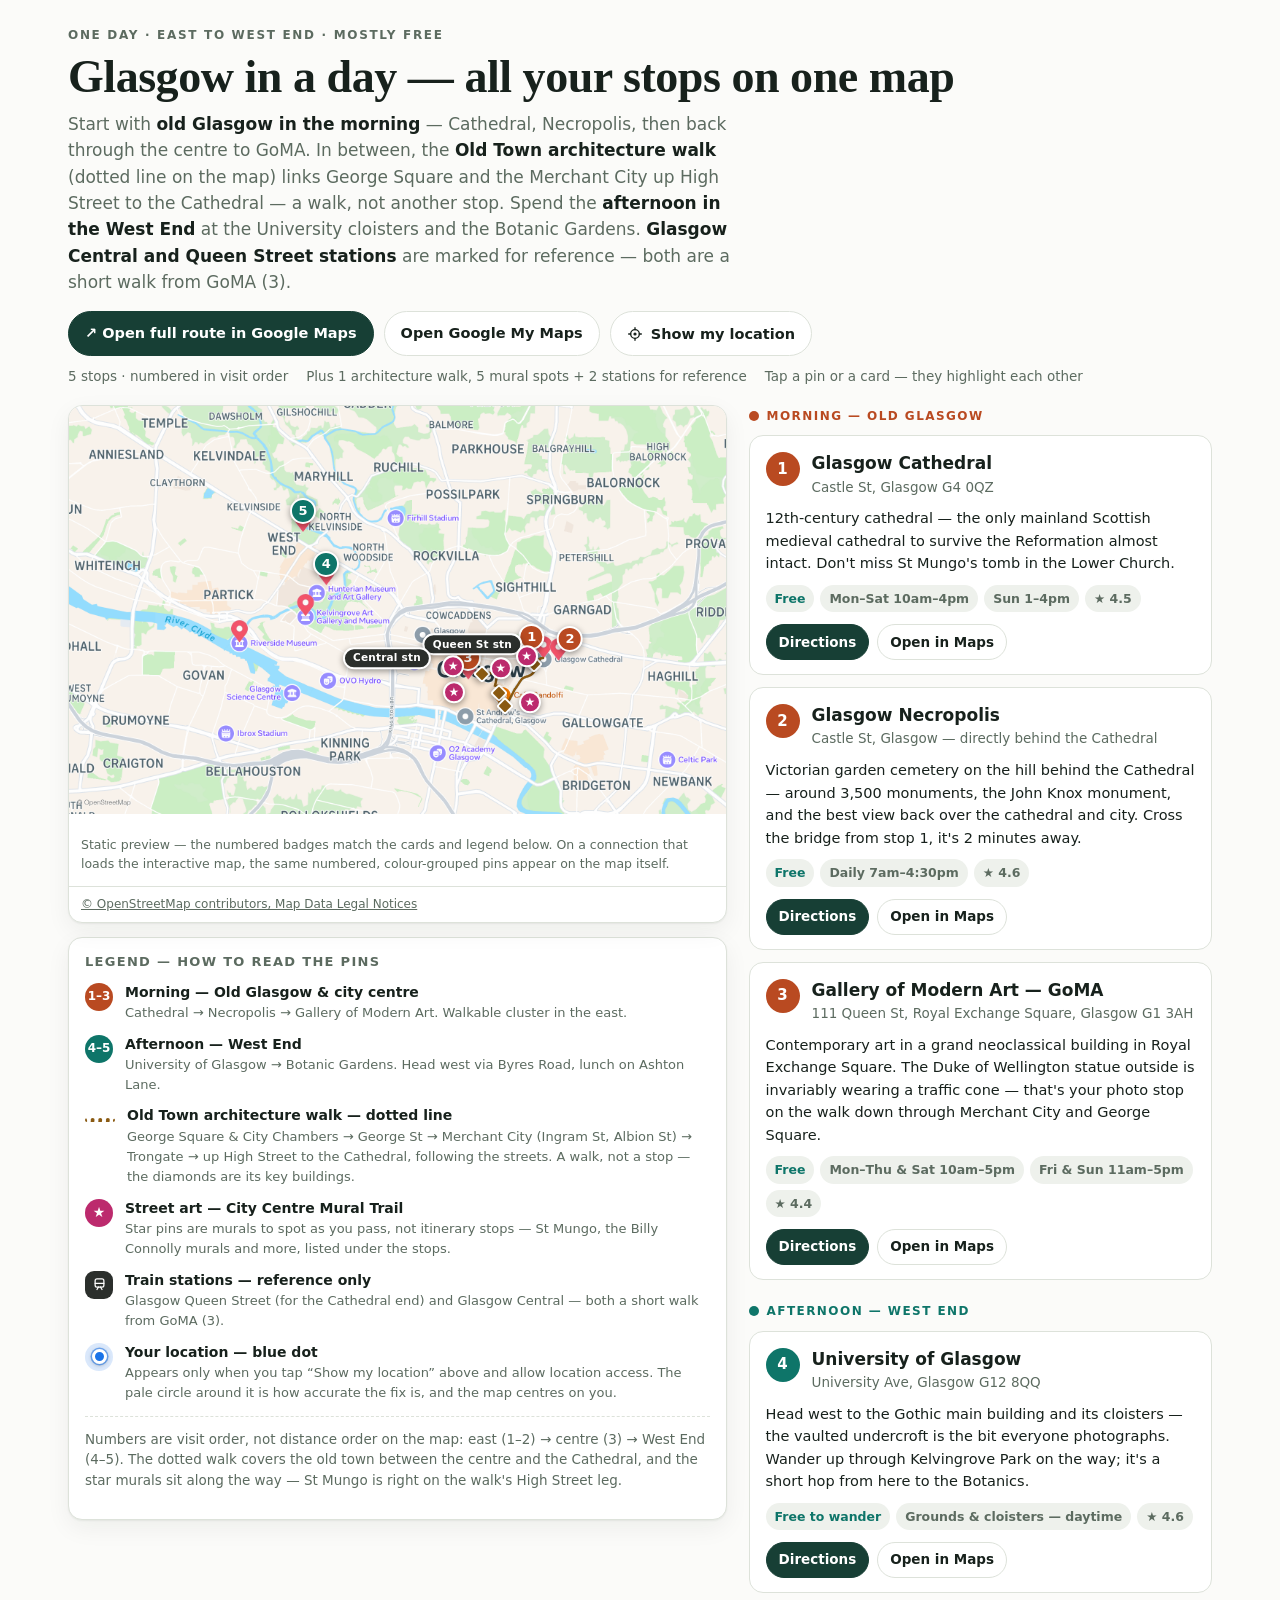
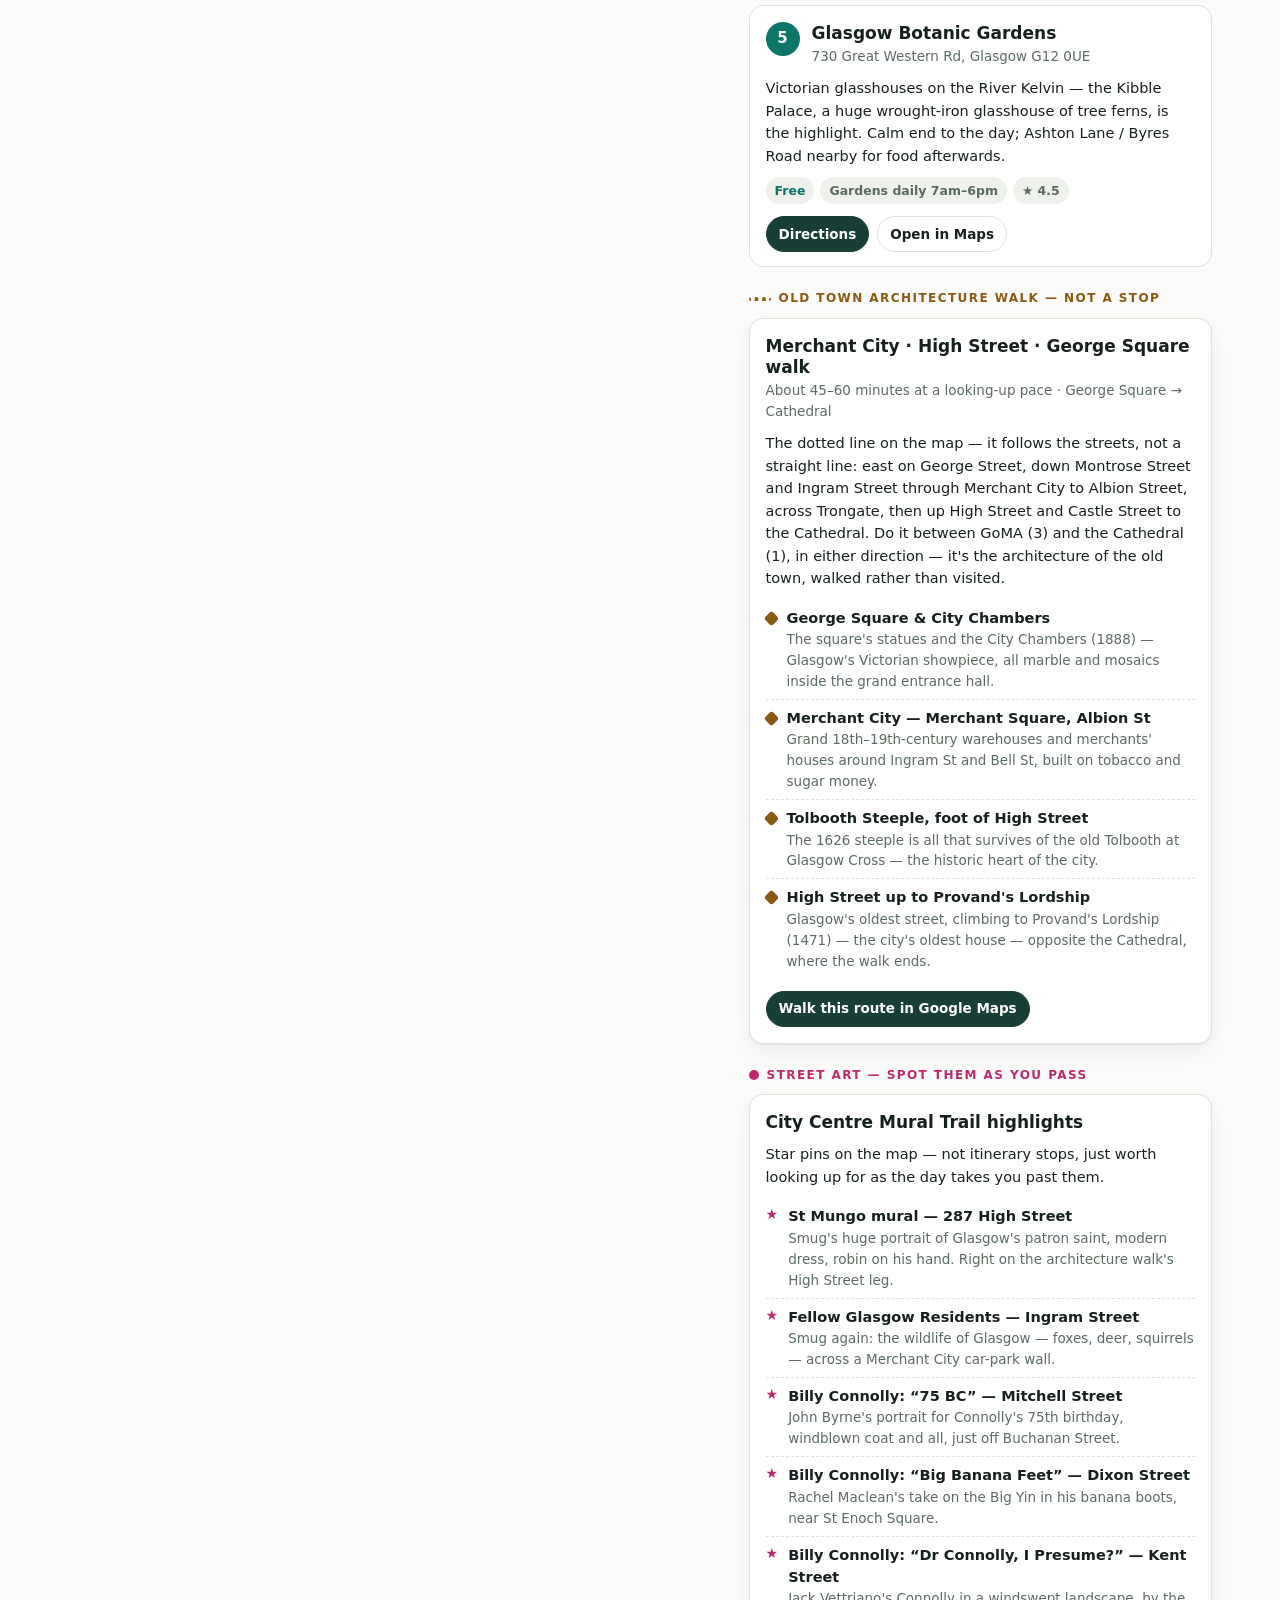
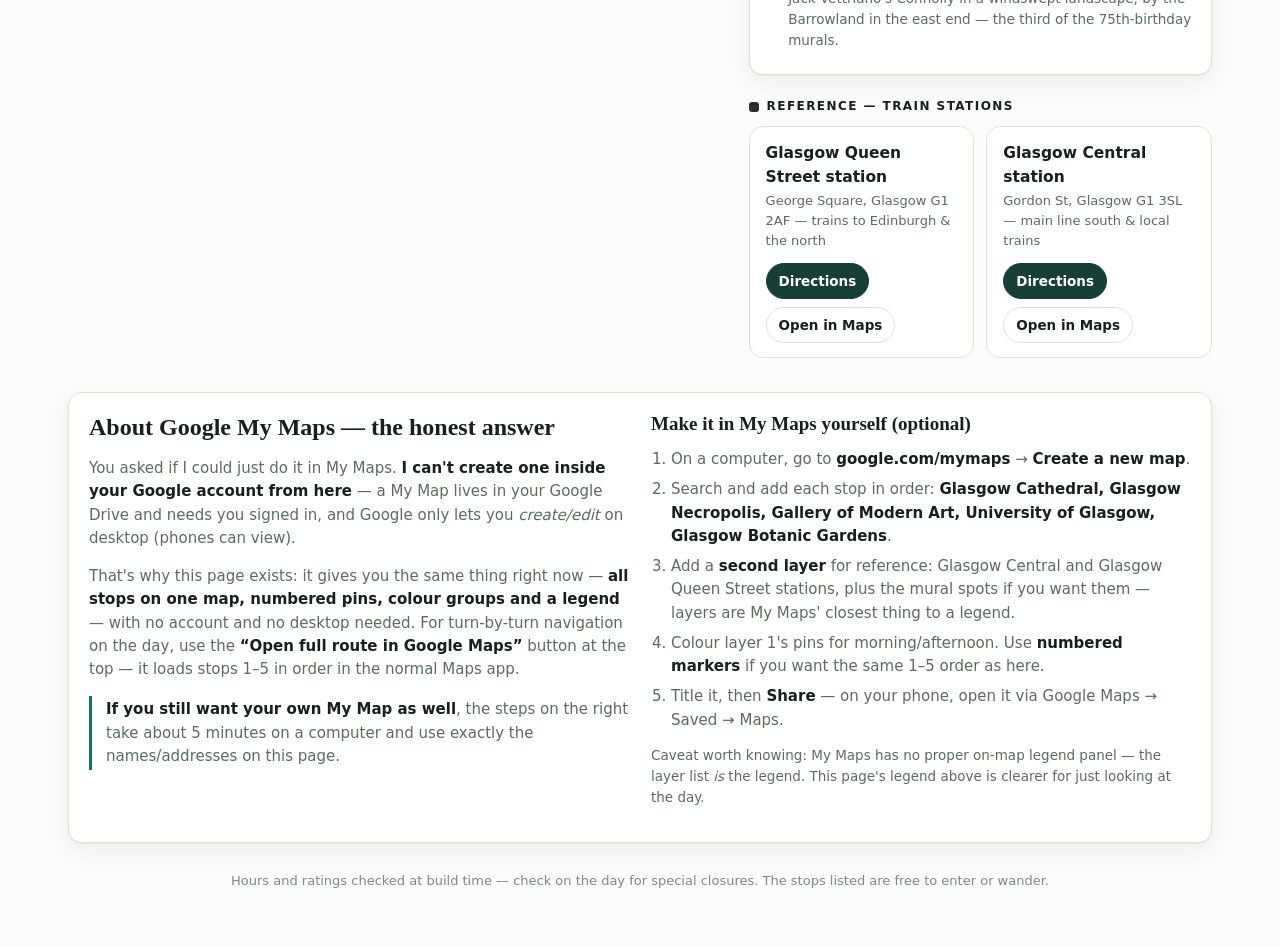
==== glasgow-day-map/index.html @ 306ca64e "Add Glasgow day map with geolocation" ====
<!doctype html>
<html lang="en">
<head>
<meta charset="utf-8" />
<meta name="viewport" content="width=device-width, initial-scale=1, viewport-fit=cover" />
<meta name="color-scheme" content="light dark" />
<link rel="icon" href="data:," />
<title>Glasgow Day Map</title>
<link rel="stylesheet" href="[data-uri]">
<style>
  :root{
    --bg:#fbfbf9; --surface:#ffffff; --surface-2:#eef1ec; --line:#dde2da;
    --ink:#17211c; --muted:#5c6b60; --faint:#7d8a80;
    --morning:#b94a21; --morning-bg:#fdf0e9;
    --afternoon:#0e7569; --afternoon-bg:#e6f4f1;
    --swap:#6b5d1f; --swap-bg:#f7f1d6; --swap-line:#a08c2a;
    --station:#2b2f2c; --station-ink:#ffffff;
    --accent:#173f35; --accent-ink:#ffffff;
    --radius:14px;
    --shadow:0 1px 2px rgba(20,30,25,.06),0 8px 24px rgba(20,30,25,.06);
  }
  @media (prefers-color-scheme: dark){
    :root{
      --bg:#121613; --surface:#1a201c; --surface-2:#222a25; --line:#2e3831;
      --ink:#edf2ee; --muted:#a7b5ab; --faint:#8a9a8f;
      --morning:#e07a4f; --morning-bg:#2e1e16;
      --afternoon:#3cb8a8; --afternoon-bg:#132a27;
      --swap:#d6c05a; --swap-bg:#2b2716; --swap-line:#8a7a2e;
      --station:#e8ece9; --station-ink:#17211c;
      --accent:#d9ebe2; --accent-ink:#14211c;
      --shadow:0 1px 2px rgba(0,0,0,.3),0 8px 24px rgba(0,0,0,.25);
    }
  }
  *{box-sizing:border-box}
  html{scroll-behavior:smooth}
  body{margin:0;background:var(--bg);color:var(--ink);font-family:ui-sans-system,system-ui,-apple-system,Segoe UI,Roboto,Helvetica,Arial,sans-serif;line-height:1.55;-webkit-font-smoothing:antialiased}
  a{color:var(--afternoon)}
  button,[role="button"]{min-height:36px}
  .wrap{max-width:1180px;margin:0 auto;padding:20px 18px 56px}
  /* Header */
  .kicker{font-size:12px;letter-spacing:.14em;text-transform:uppercase;color:var(--muted);font-weight:700;margin:6px 0 8px}
  h1{font-family:Georgia,"Iowan Old Style","Palatino Linotype",serif;font-size:clamp(32px,5vw,46px);line-height:1.05;margin:0 0 10px;font-weight:700;letter-spacing:-.01em}
  .lede{font-size:17px;color:var(--muted);max-width:62ch;margin:0 0 16px}
  .lede strong{color:var(--ink)}
  .actions{display:flex;flex-wrap:wrap;gap:10px;margin:14px 0 6px}
  .btn{display:inline-flex;align-items:center;gap:8px;min-height:44px;padding:10px 16px;border-radius:999px;border:1px solid var(--line);background:var(--surface);color:var(--ink);text-decoration:none;font-weight:650;font-size:14.5px}
  .btn.primary{background:var(--accent);color:var(--accent-ink);border-color:var(--accent)}
  .btn:active{transform:translateY(1px)}
  button.btn{font-family:inherit;cursor:pointer}
  button.btn:disabled{opacity:.6;cursor:wait}
  .locate-status{margin:12px 0 0;font-size:14.5px;padding:11px 14px;border-radius:10px;background:var(--surface);border:1px solid var(--line);max-width:68ch}
  .locate-status.ok{border-color:#1a73e8}
  .locate-status.error{border-color:#c0392b}
  @media (prefers-color-scheme: dark){.locate-status.error{border-color:#e07a6a}}
  .meta-row{display:flex;flex-wrap:wrap;gap:8px 18px;color:var(--muted);font-size:13.5px;margin-top:10px}
  /* Layout */
  .layout{display:grid;grid-template-columns:1.35fr .95fr;gap:22px;margin-top:18px;align-items:start}
  @media (max-width:860px){.layout{grid-template-columns:1fr}}
  .map-card{background:var(--surface);border:1px solid var(--line);border-radius:var(--radius);overflow:hidden;box-shadow:var(--shadow)}
  @media (min-width:861px){.map-card{position:sticky;top:14px}}
  #map{height:540px;width:100%;background:var(--surface-2)}
  @media (max-width:860px){#map{height:430px}}
  #map-fallback{display:none}
  .static-wrap{position:relative}
  .static-wrap img{width:100%;height:auto;display:block}
  .fb-badge{position:absolute;width:26px;height:26px;border-radius:50%;display:grid;place-items:center;color:#fff;font-weight:800;font-size:13px;border:2px solid #fff;box-shadow:0 2px 6px rgba(0,0,0,.4);transform:translate(-50%,-135%);pointer-events:none}
  .fb-badge.morning{background:#b94a21}.fb-badge.afternoon{background:#0e7569}
  .fb-badge.swap{background:#fff;color:#6b5d1f;border:2px dashed #a08c2a}
  .fb-badge.station{width:auto;height:22px;border-radius:999px;padding:0 8px;font-size:10.5px;letter-spacing:.02em;background:var(--station);color:var(--station-ink)}
  .fb-badge.art{width:22px;height:22px;font-size:12px;background:#bc2a6d}
  .fb-badge.walkdot{width:13px;height:13px;border-radius:3px;transform:translate(-50%,-50%) rotate(45deg);background:#8a5a12;border:2px solid #fff}
  .walk-line{position:absolute;inset:0;width:100%;height:100%;pointer-events:none}
  .fb-note{font-size:12.5px;color:var(--muted);padding:8px 12px 0}
  .attribution{font-size:12px;color:var(--muted);padding:8px 12px;border-top:1px solid var(--line)}
  .attribution a{color:var(--muted)}
  /* Legend */
  .legend{background:var(--surface);border:1px solid var(--line);border-radius:var(--radius);padding:14px 16px;box-shadow:var(--shadow)}
  .legend h2{font-size:13px;letter-spacing:.1em;text-transform:uppercase;margin:0 0 10px;color:var(--muted)}
  .legend-grid{display:grid;gap:10px}
  .legend-item{display:flex;gap:12px;align-items:flex-start}
  .swatch{flex:0 0 auto;width:28px;height:28px;border-radius:50%;display:grid;place-items:center;color:#fff;font-weight:800;font-size:12px;margin-top:1px}
  .swatch.morning{background:var(--morning)} .swatch.afternoon{background:var(--afternoon)}
  .swatch.swap{background:var(--surface);color:var(--swap);border:2px dashed var(--swap-line)}
  .swatch.art{background:#bc2a6d;font-size:14px}
  .swatch.station{background:var(--station);color:var(--station-ink);border-radius:9px}
  .swatch.station svg{display:block}
  .swatch.walk{background:transparent;width:auto;height:auto}
  .walk-swatch-line{display:block;width:30px;border-top:4px dotted #8a5a12;border-radius:2px;margin-top:12px}
  .legend-item p{margin:0;font-size:14px}
  .legend-item p span{display:block;color:var(--muted);font-size:13px}
  .route-note{margin-top:12px;padding-top:12px;border-top:1px dashed var(--line);font-size:13.5px;color:var(--muted)}
  /* Pins (rendered inside map) */
  .pin{width:32px;height:32px;border-radius:50%;display:grid;place-items:center;font-weight:800;font-size:14px;color:#fff;background:var(--accent);border:2.5px solid #fff;box-shadow:0 2px 8px rgba(0,0,0,.35);cursor:pointer}
  .pin.morning{background:#b94a21}.pin.afternoon{background:#0e7569}
  .pin.swap{background:#fff;color:#6b5d1f;border-color:#a08c2a;border-style:dashed}
  .pin.station{width:30px;height:30px;border-radius:9px;background:var(--station);color:var(--station-ink)}
  .pin.station svg{display:block}
  .pin.walk{width:15px;height:15px;border-radius:4px;background:#8a5a12;border:2.5px solid #fff;transform:rotate(45deg);cursor:pointer}
  .pin.walk.pin--on{outline:3px solid var(--ink);outline-offset:1px;transform:rotate(45deg) scale(1.2)}
  .pin.art{width:26px;height:26px;font-size:13px;background:#bc2a6d}
  .pin.pin--on{outline:3px solid var(--ink);outline-offset:1px;transform:scale(1.12)}
  .pin.station.pin--on{transform:scale(1.12)}
  /* Your-location marker (interactive map) + static fallback equivalents */
  .pin.me{width:20px;height:20px;background:#1a73e8;border:3px solid #fff;box-shadow:0 1px 6px rgba(0,0,0,.45);transform:translateY(50%);cursor:default;position:relative}
  .pin.me::after{content:"";position:absolute;inset:-3px;border-radius:50%;border:2px solid rgba(26,115,232,.55);animation:me-pulse 2s ease-out infinite}
  @keyframes me-pulse{0%{transform:scale(.7);opacity:1}70%{transform:scale(1.9);opacity:0}100%{transform:scale(1.9);opacity:0}}
  @media (prefers-reduced-motion: reduce){.pin.me::after{animation:none;opacity:0}}
  .fb-me-circle{position:absolute;border-radius:50%;background:rgba(26,115,232,.15);border:1.5px solid rgba(26,115,232,.55);transform:translate(-50%,-50%);aspect-ratio:1;pointer-events:none;z-index:3}
  .fb-me-dot{position:absolute;width:16px;height:16px;border-radius:50%;background:#1a73e8;border:3px solid #fff;box-shadow:0 1px 5px rgba(0,0,0,.45);transform:translate(-50%,-50%);pointer-events:none;z-index:4}
  .swatch.me{background:rgba(26,115,232,.16)}
  .me-dot{width:15px;height:15px;border-radius:50%;background:#1a73e8;border:3px solid #fff;box-shadow:0 0 0 1.5px rgba(26,115,232,.55),0 1px 4px rgba(0,0,0,.3);display:block}
  /* Stop list */
  .group-label{font-size:12px;letter-spacing:.12em;text-transform:uppercase;font-weight:800;margin:22px 0 10px;display:flex;align-items:center;gap:8px}
  .group-label:first-child{margin-top:2px}
  .group-label .dot{width:10px;height:10px;border-radius:50%}
  .group-label.morning{color:var(--morning)} .group-label.morning .dot{background:var(--morning)}
  .group-label.afternoon{color:var(--afternoon)} .group-label.afternoon .dot{background:var(--afternoon)}
  .group-label.swap{color:var(--swap)} .group-label.swap .dot{background:transparent;border:2px dashed var(--swap-line)}
  .stop{background:var(--surface);border:1px solid var(--line);border-radius:var(--radius);padding:16px 16px 14px;margin-bottom:12px;cursor:pointer;transition:border-color .15s, box-shadow .15s}
  .stop:hover{border-color:var(--faint)}
  .stop.map-selected{border-color:var(--ink);box-shadow:0 0 0 1px var(--ink), var(--shadow)}
  .stop-top{display:flex;gap:12px;align-items:flex-start}
  .num{flex:0 0 auto;width:34px;height:34px;border-radius:50%;display:grid;place-items:center;color:#fff;font-weight:800;font-size:15px}
  .num.morning{background:var(--morning)} .num.afternoon{background:var(--afternoon)}
  .num.swap{background:var(--surface);color:var(--swap);border:2px dashed var(--swap-line)}
  .stop h3{margin:1px 0 2px;font-size:17px;line-height:1.25}
  .addr{font-size:13.5px;color:var(--muted);margin:0}
  .desc{font-size:14.5px;margin:10px 0 0;color:var(--ink)}
  .facts{display:flex;flex-wrap:wrap;gap:6px;margin-top:10px}
  .fact{font-size:12.5px;font-weight:600;padding:4px 9px;border-radius:999px;background:var(--surface-2);color:var(--muted)}
  .fact.free{color:var(--afternoon)}
  .stop-links{display:flex;flex-wrap:wrap;gap:8px;margin-top:12px}
  .stop-links a{display:inline-flex;align-items:center;min-height:36px;padding:6px 12px;border-radius:999px;border:1px solid var(--line);font-size:13.5px;font-weight:650;text-decoration:none;color:var(--ink);background:var(--surface)}
  .stop-links a.dir{background:var(--accent);color:var(--accent-ink);border-color:var(--accent)}
  /* Walk card + station reference */
  .group-label.walk{color:#8a5a12} .group-label.walk .dot{background:transparent;border:none;width:22px;height:0;border-top:4px dotted #8a5a12;border-radius:2px}
  .group-label.station{color:var(--ink)} .group-label.station .dot{background:var(--station);border-radius:3px}
  .group-label.art{color:#bc2a6d} .group-label.art .dot{background:#bc2a6d}
  .art-card{background:var(--surface);border:1px solid var(--line);border-radius:var(--radius);padding:16px;margin-bottom:12px;box-shadow:var(--shadow)}
  .art-card h3{margin:1px 0 2px;font-size:17px;line-height:1.25}
  .art-list{margin:10px 0 0;padding:0;list-style:none}
  .art-list li{display:flex;gap:10px;padding:7px 0;border-top:1px dashed var(--line);font-size:14.5px}
  .art-list li:first-child{border-top:none}
  .art-list .star{flex:0 0 auto;color:#bc2a6d;font-size:14px;line-height:1.4}
  .art-list p{margin:0}.art-list p span{display:block;color:var(--muted);font-size:13.5px}
  .walk-card{background:var(--surface);border:1px solid var(--line);border-radius:var(--radius);padding:16px;margin-bottom:12px;box-shadow:var(--shadow)}
  .walk-card h3{margin:1px 0 2px;font-size:17px;line-height:1.25}
  .walk-stops{margin:10px 0 0;padding:0;list-style:none}
  .walk-stops li{display:flex;gap:10px;padding:7px 0;border-top:1px dashed var(--line);font-size:14.5px}
  .walk-stops li:first-child{border-top:none}
  .walk-stops .diamond{flex:0 0 auto;width:11px;height:11px;border-radius:3px;background:#8a5a12;transform:rotate(45deg);margin-top:6px}
  .walk-stops p{margin:0}.walk-stops p span{display:block;color:var(--muted);font-size:13.5px}
  .ref-grid{display:grid;grid-template-columns:1fr 1fr;gap:12px}
  @media (max-width:560px){.ref-grid{grid-template-columns:1fr}}
  .ref-card{background:var(--surface);border:1px solid var(--line);border-radius:var(--radius);padding:14px 16px}
  .ref-card h3{margin:0 0 2px;font-size:15.5px}
  .ref-card .addr{font-size:13px}
  /* Lower sections */
  .section{margin-top:34px;background:var(--surface);border:1px solid var(--line);border-radius:var(--radius);padding:20px;box-shadow:var(--shadow)}
  .section h2{font-family:Georgia,serif;font-size:24px;margin:0 0 8px;line-height:1.2}
  .section p{color:var(--muted);font-size:15px;max-width:68ch}
  .section p strong,.section li strong{color:var(--ink)}
  .steps{margin:12px 0 0;padding-left:20px;color:var(--muted);font-size:15px}
  .steps li{margin-bottom:7px}
  .two-col{display:grid;grid-template-columns:1fr 1fr;gap:22px}
  @media (max-width:760px){.two-col{grid-template-columns:1fr}}
  .tip{border-left:3px solid var(--afternoon);padding:2px 0 2px 14px;margin-top:14px}
  .tip p{margin:0}
  footer{margin-top:28px;color:var(--faint);font-size:13px;text-align:center}
</style>
</head>
<body>
<div class="wrap">
  <p class="kicker">One day · East to West End · Mostly free</p>
  <h1>Glasgow in a day — all your stops on one map</h1>
  <p class="lede">Start with <strong>old Glasgow in the morning</strong> — Cathedral, Necropolis, then back through the centre to GoMA. In between, the <strong>Old Town architecture walk</strong> (dotted line on the map) links George Square and the Merchant City up High Street to the Cathedral — a walk, not another stop. Spend the <strong>afternoon in the West End</strong> at the University cloisters and the Botanic Gardens. <strong>Glasgow Central and Queen Street stations</strong> are marked for reference — both are a short walk from GoMA (3).</p>
  <div class="actions">
    <a class="btn primary" id="route-link" href="#" target="_blank" rel="noopener">↗ Open full route in Google Maps</a>
    <a class="btn" href="https://www.google.com/mymaps" target="_blank" rel="noopener">Open Google My Maps</a>
    <button class="btn" id="locate-btn" type="button"><svg viewBox="0 0 24 24" width="16" height="16" fill="none" stroke="currentColor" stroke-width="2" stroke-linecap="round" aria-hidden="true"><circle cx="12" cy="12" r="6.5"/><circle cx="12" cy="12" r="2.4" fill="currentColor" stroke="none"/><path d="M12 2.5v3M12 18.5v3M2.5 12h3M18.5 12h3"/></svg><span id="locate-btn-label">Show my location</span></button>
  </div>
  <p class="locate-status" id="locate-status" role="status" aria-live="polite" hidden></p>
  <div class="meta-row"><span>5 stops · numbered in visit order</span><span>Plus 1 architecture walk, 5 mural spots + 2 stations for reference</span><span>Tap a pin or a card — they highlight each other</span></div>

  <div class="layout">
    <div>
      <div class="map-card">
        <div id="map" role="img" aria-label="Map of Glasgow showing five numbered stops from Glasgow Cathedral in the east to the Botanic Gardens in the West End, an Old Town architecture walk route, and Glasgow Central and Queen Street stations for reference"></div>
        <div id="map-fallback">
          <div class="static-wrap">
            <img src="[data-uri]" width="900" height="560" alt="Static map of central Glasgow with markers for Glasgow Cathedral, Glasgow Necropolis, Gallery of Modern Art, University of Glasgow and Glasgow Botanic Gardens, the Old Town architecture walk, and Glasgow Central and Queen Street stations" />
            <svg class="walk-line" viewBox="0 0 100 100" preserveAspectRatio="none" aria-hidden="true"><polyline points="62.92,65.76 63.51,65.15 63.97,65.31 64.45,65.46 64.53,65.48 64.76,65.56 65.05,65.67 65.10,65.69 65.13,65.69 65.24,65.74 65.22,65.91 65.10,66.80 65.06,67.13 65.03,67.39 64.98,67.82 64.90,68.34 64.89,68.43 65.15,68.49 65.29,68.52 65.42,68.56 65.31,69.28 65.21,69.88 65.17,70.12 65.16,70.19 65.21,70.23 65.47,70.34 65.53,70.38 65.73,70.47 65.93,70.62 66.00,70.67 65.86,71.34 65.49,73.06 65.47,73.16 65.45,73.23 65.44,73.27 65.55,73.29 65.61,73.32 65.74,73.38 65.82,73.44 65.85,73.45 66.21,73.62 66.31,73.66 66.32,73.62 66.33,73.53 66.35,73.47 66.36,73.45 66.37,73.44 66.39,73.40 66.42,73.36 66.44,73.36 66.46,73.34 66.48,73.34 66.50,73.32 66.58,73.21 66.66,72.97 66.83,72.51 66.98,72.14 67.07,71.90 67.29,71.21 67.42,70.82 67.80,69.65 67.82,69.56 67.88,69.39 67.96,69.19 67.99,69.13 68.10,68.89 68.28,68.47 68.43,68.10 68.53,67.85 68.63,67.60 68.76,67.28 68.77,67.24 68.79,67.21 68.83,67.13 68.86,67.04 68.88,67.00 68.92,66.93 68.95,66.87 69.00,66.80 69.07,66.72 69.11,66.69 69.17,66.61 69.23,66.56 69.30,66.50 69.40,66.41 69.49,66.35 69.59,66.30 69.67,66.24 69.88,66.15 69.92,66.13 69.98,66.09 70.05,66.06 70.10,66.00 70.17,65.96 70.22,65.91 70.28,65.87 70.33,65.82 70.39,65.76 70.44,65.69 70.50,65.63 70.54,65.56 70.59,65.50 70.63,65.43 70.68,65.35 70.73,65.24 70.76,65.17 70.80,65.07 70.83,65.00 70.90,64.78 70.93,64.59 70.95,64.48 70.96,64.35 70.97,64.26 70.97,64.17 70.97,64.04 70.97,63.94 70.96,63.74 70.96,63.70 70.94,63.52 70.93,63.33 70.92,63.28 70.92,63.24 70.92,63.16 70.90,62.87 70.87,62.53 70.86,62.35 70.85,62.16 70.93,62.18 70.95,62.18 71.00,62.20 71.02,62.20 71.04,62.20 71.22,62.16 71.31,62.14 71.36,62.13 71.62,62.07 71.65,62.05 71.71,62.03 71.74,62.01 71.76,62.00 71.76,61.98 71.77,61.96 71.78,61.90 71.79,61.81 72.17,61.66 72.20,61.66" fill="none" stroke="#8a5a12" stroke-width="0.7" stroke-dasharray="1.6 1.1" stroke-linecap="round" vector-effect="non-scaling-stroke" style="stroke-width:2.5px"/></svg>
            <span class="fb-badge morning" style="left:72.27%;top:62.10%;transform:translate(-95%,-135%)">1</span>
            <span class="fb-badge morning" style="left:74.52%;top:62.59%;transform:translate(-5%,-135%)">2</span>
            <span class="fb-badge morning" style="left:60.78%;top:67.25%">3</span>
            <span class="fb-badge afternoon" style="left:39.17%;top:44.15%">4</span>
            <span class="fb-badge afternoon" style="left:35.65%;top:31.08%">5</span>
            <span class="fb-badge station" style="left:61.44%;top:63.07%">Queen St stn</span>
            <span class="fb-badge station" style="left:57.13%;top:66.30%;transform:translate(-115%,-135%)">Central stn</span>
            <span class="fb-badge walkdot" style="left:62.92%;top:65.76%"></span>
            <span class="fb-badge walkdot" style="left:65.52%;top:70.41%"></span>
            <span class="fb-badge walkdot" style="left:66.41%;top:73.51%"></span>
            <span class="fb-badge walkdot" style="left:70.76%;top:63.26%"></span>
            <span class="fb-badge art" style="left:69.71%;top:66.00%">★</span>
            <span class="fb-badge art" style="left:58.64%;top:74.65%">★</span>
            <span class="fb-badge art" style="left:58.52%;top:68.45%">★</span>
            <span class="fb-badge art" style="left:65.73%;top:68.82%">★</span>
            <span class="fb-badge art" style="left:70.18%;top:77.24%">★</span>
          </div>
          <p class="fb-note">Static preview — the numbered badges match the cards and legend below. On a connection that loads the interactive map, the same numbered, colour-grouped pins appear on the map itself.</p>
          <div class="attribution"><a href="https://www.facebook.com/maps/attribution_terms" target="_blank" rel="noopener">© OpenStreetMap contributors, Map Data Legal Notices</a></div>
        </div>
      </div>
      <div class="legend" style="margin-top:14px" aria-label="Map legend">
        <h2>Legend — how to read the pins</h2>
        <div class="legend-grid">
          <div class="legend-item"><div class="swatch morning">1–3</div><p><strong>Morning — Old Glasgow &amp; city centre</strong><span>Cathedral → Necropolis → Gallery of Modern Art. Walkable cluster in the east.</span></p></div>
          <div class="legend-item"><div class="swatch afternoon">4–5</div><p><strong>Afternoon — West End</strong><span>University of Glasgow → Botanic Gardens. Head west via Byres Road, lunch on Ashton Lane.</span></p></div>
          <div class="legend-item"><div class="swatch walk"><span class="walk-swatch-line"></span></div><p><strong>Old Town architecture walk — dotted line</strong><span>George Square &amp; City Chambers → George St → Merchant City (Ingram St, Albion St) → Trongate → up High Street to the Cathedral, following the streets. A walk, not a stop — the diamonds are its key buildings.</span></p></div>
          <div class="legend-item"><div class="swatch art">★</div><p><strong>Street art — City Centre Mural Trail</strong><span>Star pins are murals to spot as you pass, not itinerary stops — St Mungo, the Billy Connolly murals and more, listed under the stops.</span></p></div>
          <div class="legend-item"><div class="swatch station"><svg viewBox="0 0 24 24" width="15" height="15" fill="none" stroke="currentColor" stroke-width="2" stroke-linecap="round"><rect x="5" y="3" width="14" height="13" rx="3"/><path d="M5 10h14"/><path d="M8 20l2.5-4M16 20l-2.5-4"/></svg></div><p><strong>Train stations — reference only</strong><span>Glasgow Queen Street (for the Cathedral end) and Glasgow Central — both a short walk from GoMA (3).</span></p></div>
          <div class="legend-item"><div class="swatch me"><span class="me-dot"></span></div><p><strong>Your location — blue dot</strong><span>Appears only when you tap “Show my location” above and allow location access. The pale circle around it is how accurate the fix is, and the map centres on you.</span></p></div>
        </div>
        <p class="route-note">Numbers are visit order, not distance order on the map: east (1–2) → centre (3) → West End (4–5). The dotted walk covers the old town between the centre and the Cathedral, and the star murals sit along the way — St Mungo is right on the walk's High Street leg.</p>
      </div>
    </div>

    <div id="stop-list">
      <p class="group-label morning"><span class="dot"></span> Morning — Old Glasgow</p>

      <article class="stop" data-index="0" tabindex="0">
        <div class="stop-top"><div class="num morning">1</div><div><h3>Glasgow Cathedral</h3><p class="addr">Castle St, Glasgow G4 0QZ</p></div></div>
        <p class="desc">12th-century cathedral — the only mainland Scottish medieval cathedral to survive the Reformation almost intact. Don't miss St Mungo's tomb in the Lower Church.</p>
        <div class="facts"><span class="fact free">Free</span><span class="fact">Mon–Sat 10am–4pm</span><span class="fact">Sun 1–4pm</span><span class="fact">★ 4.5</span></div>
        <div class="stop-links"><a class="dir" data-dir="0" href="#" target="_blank" rel="noopener">Directions</a><a data-open="0" href="#" target="_blank" rel="noopener">Open in Maps</a></div>
      </article>

      <article class="stop" data-index="1" tabindex="0">
        <div class="stop-top"><div class="num morning">2</div><div><h3>Glasgow Necropolis</h3><p class="addr">Castle St, Glasgow — directly behind the Cathedral</p></div></div>
        <p class="desc">Victorian garden cemetery on the hill behind the Cathedral — around 3,500 monuments, the John Knox monument, and the best view back over the cathedral and city. Cross the bridge from stop 1, it's 2 minutes away.</p>
        <div class="facts"><span class="fact free">Free</span><span class="fact">Daily 7am–4:30pm</span><span class="fact">★ 4.6</span></div>
        <div class="stop-links"><a class="dir" data-dir="1" href="#" target="_blank" rel="noopener">Directions</a><a data-open="1" href="#" target="_blank" rel="noopener">Open in Maps</a></div>
      </article>

      <article class="stop" data-index="2" tabindex="0">
        <div class="stop-top"><div class="num morning">3</div><div><h3>Gallery of Modern Art — GoMA</h3><p class="addr">111 Queen St, Royal Exchange Square, Glasgow G1 3AH</p></div></div>
        <p class="desc">Contemporary art in a grand neoclassical building in Royal Exchange Square. The Duke of Wellington statue outside is invariably wearing a traffic cone — that's your photo stop on the walk down through Merchant City and George Square.</p>
        <div class="facts"><span class="fact free">Free</span><span class="fact">Mon–Thu &amp; Sat 10am–5pm</span><span class="fact">Fri &amp; Sun 11am–5pm</span><span class="fact">★ 4.4</span></div>
        <div class="stop-links"><a class="dir" data-dir="2" href="#" target="_blank" rel="noopener">Directions</a><a data-open="2" href="#" target="_blank" rel="noopener">Open in Maps</a></div>
      </article>

      <p class="group-label afternoon"><span class="dot"></span> Afternoon — West End</p>

      <article class="stop" data-index="3" tabindex="0">
        <div class="stop-top"><div class="num afternoon">4</div><div><h3>University of Glasgow</h3><p class="addr">University Ave, Glasgow G12 8QQ</p></div></div>
        <p class="desc">Head west to the Gothic main building and its cloisters — the vaulted undercroft is the bit everyone photographs. Wander up through Kelvingrove Park on the way; it's a short hop from here to the Botanics.</p>
        <div class="facts"><span class="fact free">Free to wander</span><span class="fact">Grounds &amp; cloisters — daytime</span><span class="fact">★ 4.6</span></div>
        <div class="stop-links"><a class="dir" data-dir="3" href="#" target="_blank" rel="noopener">Directions</a><a data-open="3" href="#" target="_blank" rel="noopener">Open in Maps</a></div>
      </article>

      <article class="stop" data-index="4" tabindex="0">
        <div class="stop-top"><div class="num afternoon">5</div><div><h3>Glasgow Botanic Gardens</h3><p class="addr">730 Great Western Rd, Glasgow G12 0UE</p></div></div>
        <p class="desc">Victorian glasshouses on the River Kelvin — the Kibble Palace, a huge wrought-iron glasshouse of tree ferns, is the highlight. Calm end to the day; Ashton Lane / Byres Road nearby for food afterwards.</p>
        <div class="facts"><span class="fact free">Free</span><span class="fact">Gardens daily 7am–6pm</span><span class="fact">★ 4.5</span></div>
        <div class="stop-links"><a class="dir" data-dir="4" href="#" target="_blank" rel="noopener">Directions</a><a data-open="4" href="#" target="_blank" rel="noopener">Open in Maps</a></div>
      </article>

      <p class="group-label walk"><span class="dot"></span> Old Town architecture walk — not a stop</p>

      <div class="walk-card">
        <h3>Merchant City · High Street · George Square walk</h3>
        <p class="addr">About 45–60 minutes at a looking-up pace · George Square → Cathedral</p>
        <p class="desc">The dotted line on the map — it follows the streets, not a straight line: east on George Street, down Montrose Street and Ingram Street through Merchant City to Albion Street, across Trongate, then up High Street and Castle Street to the Cathedral. Do it between GoMA (3) and the Cathedral (1), in either direction — it's the architecture of the old town, walked rather than visited.</p>
        <ul class="walk-stops">
          <li><span class="diamond"></span><p><strong>George Square &amp; City Chambers</strong><span>The square's statues and the City Chambers (1888) — Glasgow's Victorian showpiece, all marble and mosaics inside the grand entrance hall.</span></p></li>
          <li><span class="diamond"></span><p><strong>Merchant City — Merchant Square, Albion St</strong><span>Grand 18th–19th-century warehouses and merchants' houses around Ingram St and Bell St, built on tobacco and sugar money.</span></p></li>
          <li><span class="diamond"></span><p><strong>Tolbooth Steeple, foot of High Street</strong><span>The 1626 steeple is all that survives of the old Tolbooth at Glasgow Cross — the historic heart of the city.</span></p></li>
          <li><span class="diamond"></span><p><strong>High Street up to Provand's Lordship</strong><span>Glasgow's oldest street, climbing to Provand's Lordship (1471) — the city's oldest house — opposite the Cathedral, where the walk ends.</span></p></li>
        </ul>
        <div class="stop-links"><a class="dir" href="https://www.google.com/maps/dir/?api=1&amp;origin=Glasgow+City+Chambers,+George+Square,+Glasgow&amp;destination=Glasgow+Cathedral,+Castle+St,+Glasgow&amp;waypoints=Merchant+Square,+Albion+St,+Glasgow|Tolbooth+Steeple,+High+Street,+Glasgow|Provand's+Lordship,+Castle+St,+Glasgow&amp;travelmode=walking" target="_blank" rel="noopener">Walk this route in Google Maps</a></div>
      </div>

      <p class="group-label art"><span class="dot"></span> Street art — spot them as you pass</p>

      <div class="art-card">
        <h3>City Centre Mural Trail highlights</h3>
        <p class="desc">Star pins on the map — not itinerary stops, just worth looking up for as the day takes you past them.</p>
        <ul class="art-list">
          <li><span class="star">★</span><p><strong>St Mungo mural — 287 High Street</strong><span>Smug's huge portrait of Glasgow's patron saint, modern dress, robin on his hand. Right on the architecture walk's High Street leg.</span></p></li>
          <li><span class="star">★</span><p><strong>Fellow Glasgow Residents — Ingram Street</strong><span>Smug again: the wildlife of Glasgow — foxes, deer, squirrels — across a Merchant City car-park wall.</span></p></li>
          <li><span class="star">★</span><p><strong>Billy Connolly: “75 BC” — Mitchell Street</strong><span>John Byrne's portrait for Connolly's 75th birthday, windblown coat and all, just off Buchanan Street.</span></p></li>
          <li><span class="star">★</span><p><strong>Billy Connolly: “Big Banana Feet” — Dixon Street</strong><span>Rachel Maclean's take on the Big Yin in his banana boots, near St Enoch Square.</span></p></li>
          <li><span class="star">★</span><p><strong>Billy Connolly: “Dr Connolly, I Presume?” — Kent Street</strong><span>Jack Vettriano's Connolly in a windswept landscape, by the Barrowland in the east end — the third of the 75th-birthday murals.</span></p></li>
        </ul>
      </div>

      <p class="group-label station"><span class="dot"></span> Reference — train stations</p>

      <div class="ref-grid">
        <div class="ref-card">
          <h3>Glasgow Queen Street station</h3>
          <p class="addr">George Square, Glasgow G1 2AF — trains to Edinburgh &amp; the north</p>
          <div class="stop-links"><a class="dir" data-dir="5" href="#" target="_blank" rel="noopener">Directions</a><a data-open="5" href="#" target="_blank" rel="noopener">Open in Maps</a></div>
        </div>
        <div class="ref-card">
          <h3>Glasgow Central station</h3>
          <p class="addr">Gordon St, Glasgow G1 3SL — main line south &amp; local trains</p>
          <div class="stop-links"><a class="dir" data-dir="6" href="#" target="_blank" rel="noopener">Directions</a><a data-open="6" href="#" target="_blank" rel="noopener">Open in Maps</a></div>
        </div>
      </div>
    </div>
  </div>

  <div class="section">
    <div class="two-col">
      <div>
        <h2>About Google My Maps — the honest answer</h2>
        <p>You asked if I could just do it in My Maps. <strong>I can't create one inside your Google account from here</strong> — a My Map lives in your Google Drive and needs you signed in, and Google only lets you <em>create/edit</em> on desktop (phones can view).</p>
        <p>That's why this page exists: it gives you the same thing right now — <strong>all stops on one map, numbered pins, colour groups and a legend</strong> — with no account and no desktop needed. For turn-by-turn navigation on the day, use the <strong>“Open full route in Google Maps”</strong> button at the top — it loads stops 1–5 in order in the normal Maps app.</p>
        <div class="tip"><p><strong>If you still want your own My Map as well</strong>, the steps on the right take about 5 minutes on a computer and use exactly the names/addresses on this page.</p></div>
      </div>
      <div>
        <h2 style="font-size:19px">Make it in My Maps yourself (optional)</h2>
        <ol class="steps">
          <li>On a computer, go to <strong>google.com/mymaps</strong> → <strong>Create a new map</strong>.</li>
          <li>Search and add each stop in order: <strong>Glasgow Cathedral, Glasgow Necropolis, Gallery of Modern Art, University of Glasgow, Glasgow Botanic Gardens</strong>.</li>
          <li>Add a <strong>second layer</strong> for reference: Glasgow Central and Glasgow Queen Street stations, plus the mural spots if you want them — layers are My Maps' closest thing to a legend.</li>
          <li>Colour layer 1's pins for morning/afternoon. Use <strong>numbered markers</strong> if you want the same 1–5 order as here.</li>
          <li>Title it, then <strong>Share</strong> — on your phone, open it via Google Maps → Saved → Maps.</li>
        </ol>
        <p style="font-size:13.5px">Caveat worth knowing: My Maps has no proper on-map legend panel — the layer list <em>is</em> the legend. This page's legend above is clearer for just looking at the day.</p>
      </div>
    </div>
  </div>

  <footer>Hours and ratings checked at build time — check on the day for special closures. The stops listed are free to enter or wander.</footer>
</div>

<script src="[data-uri]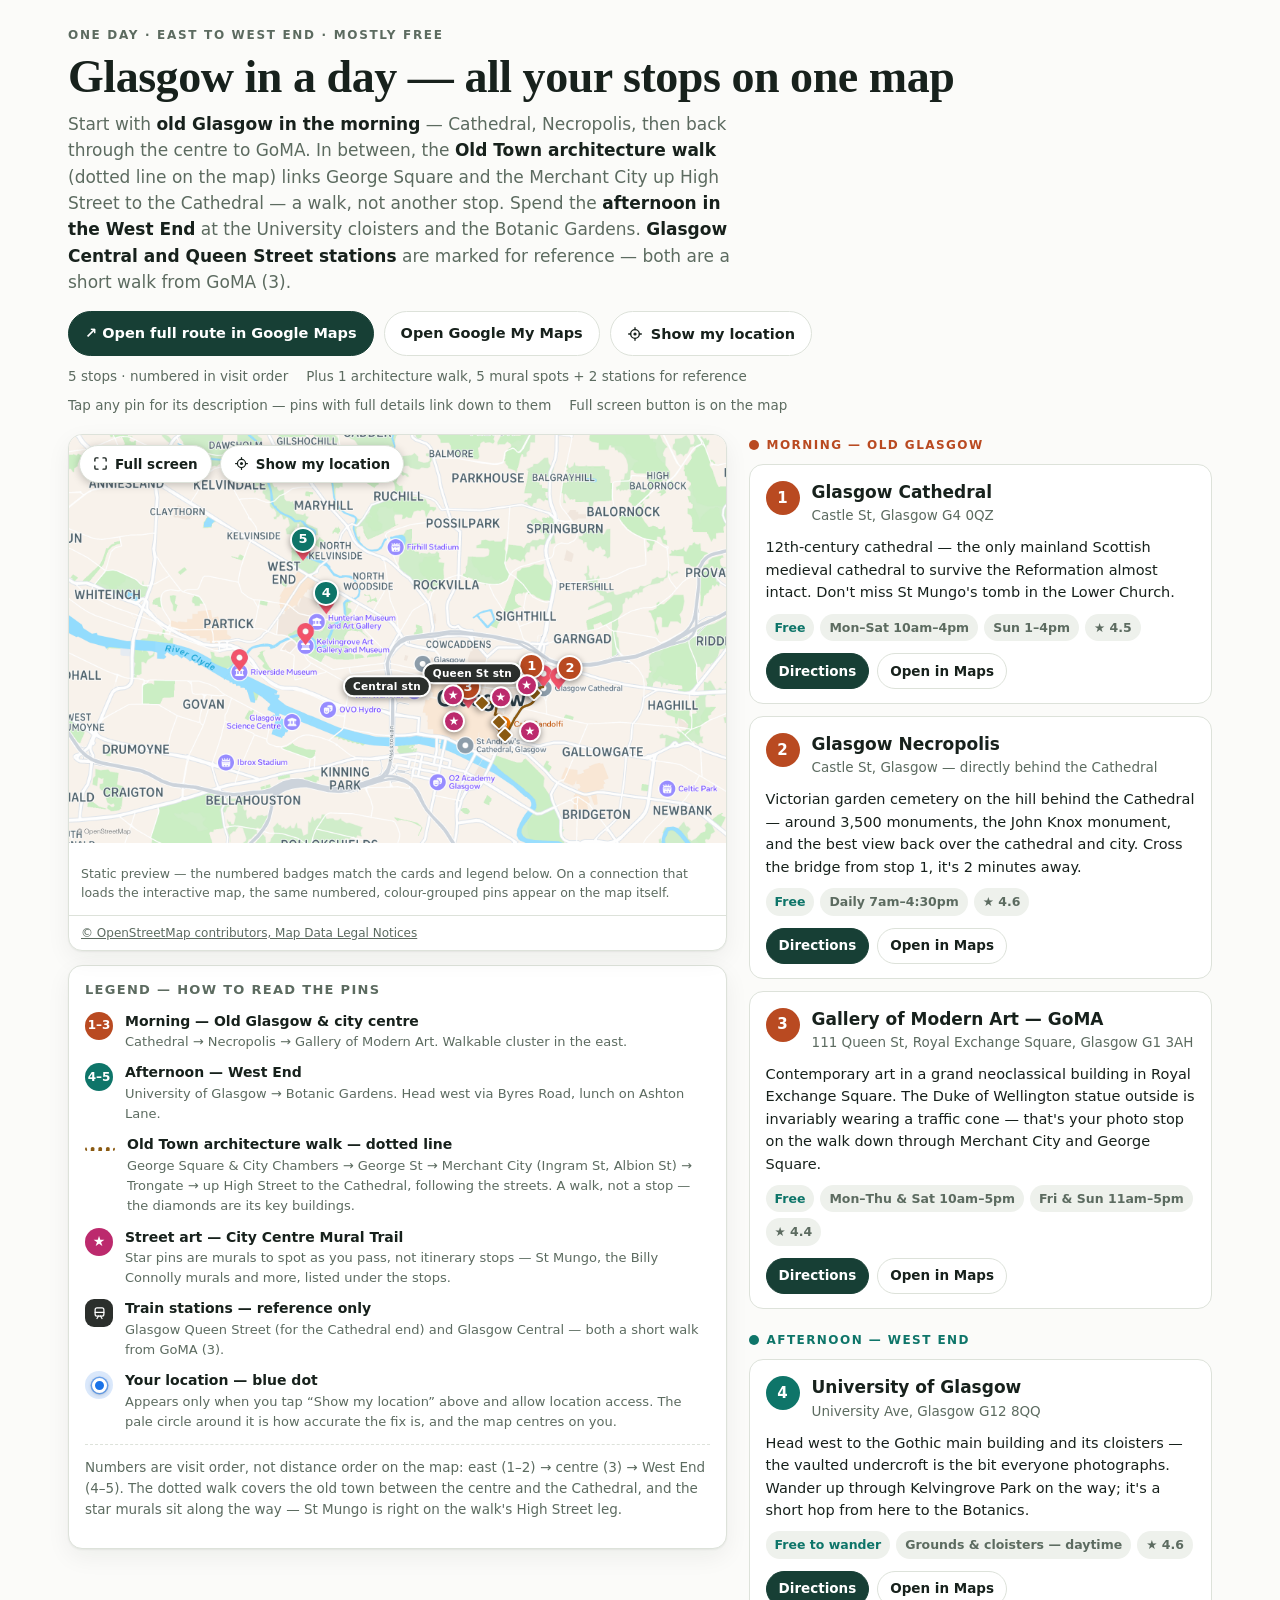
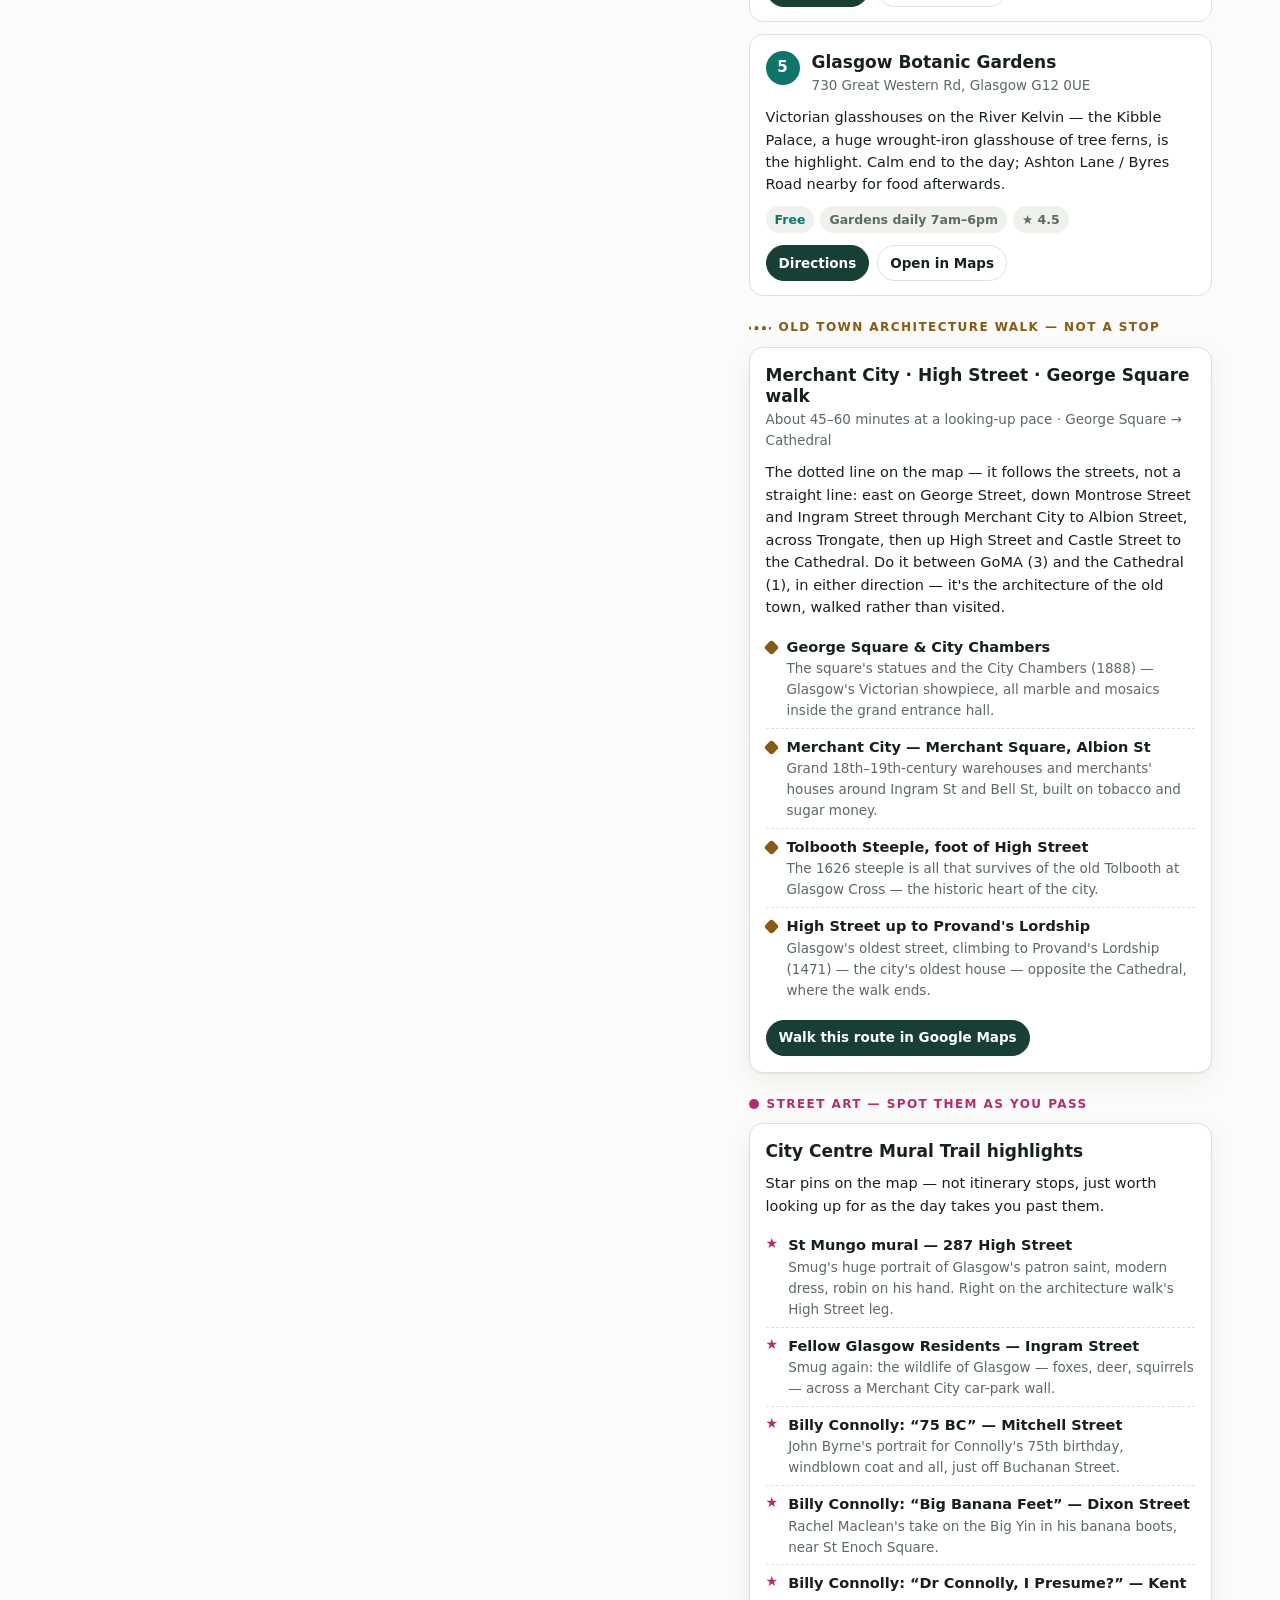
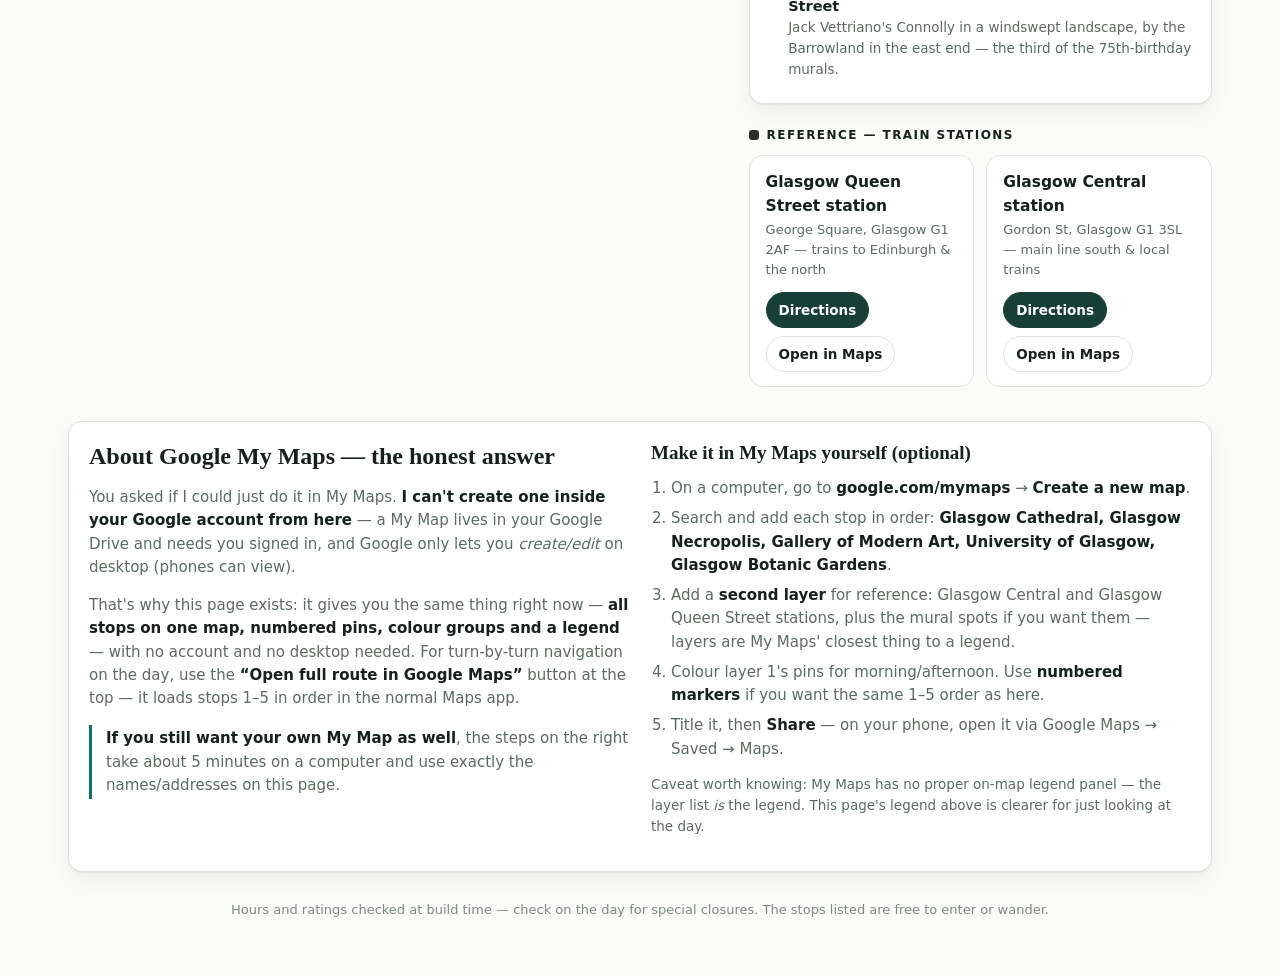
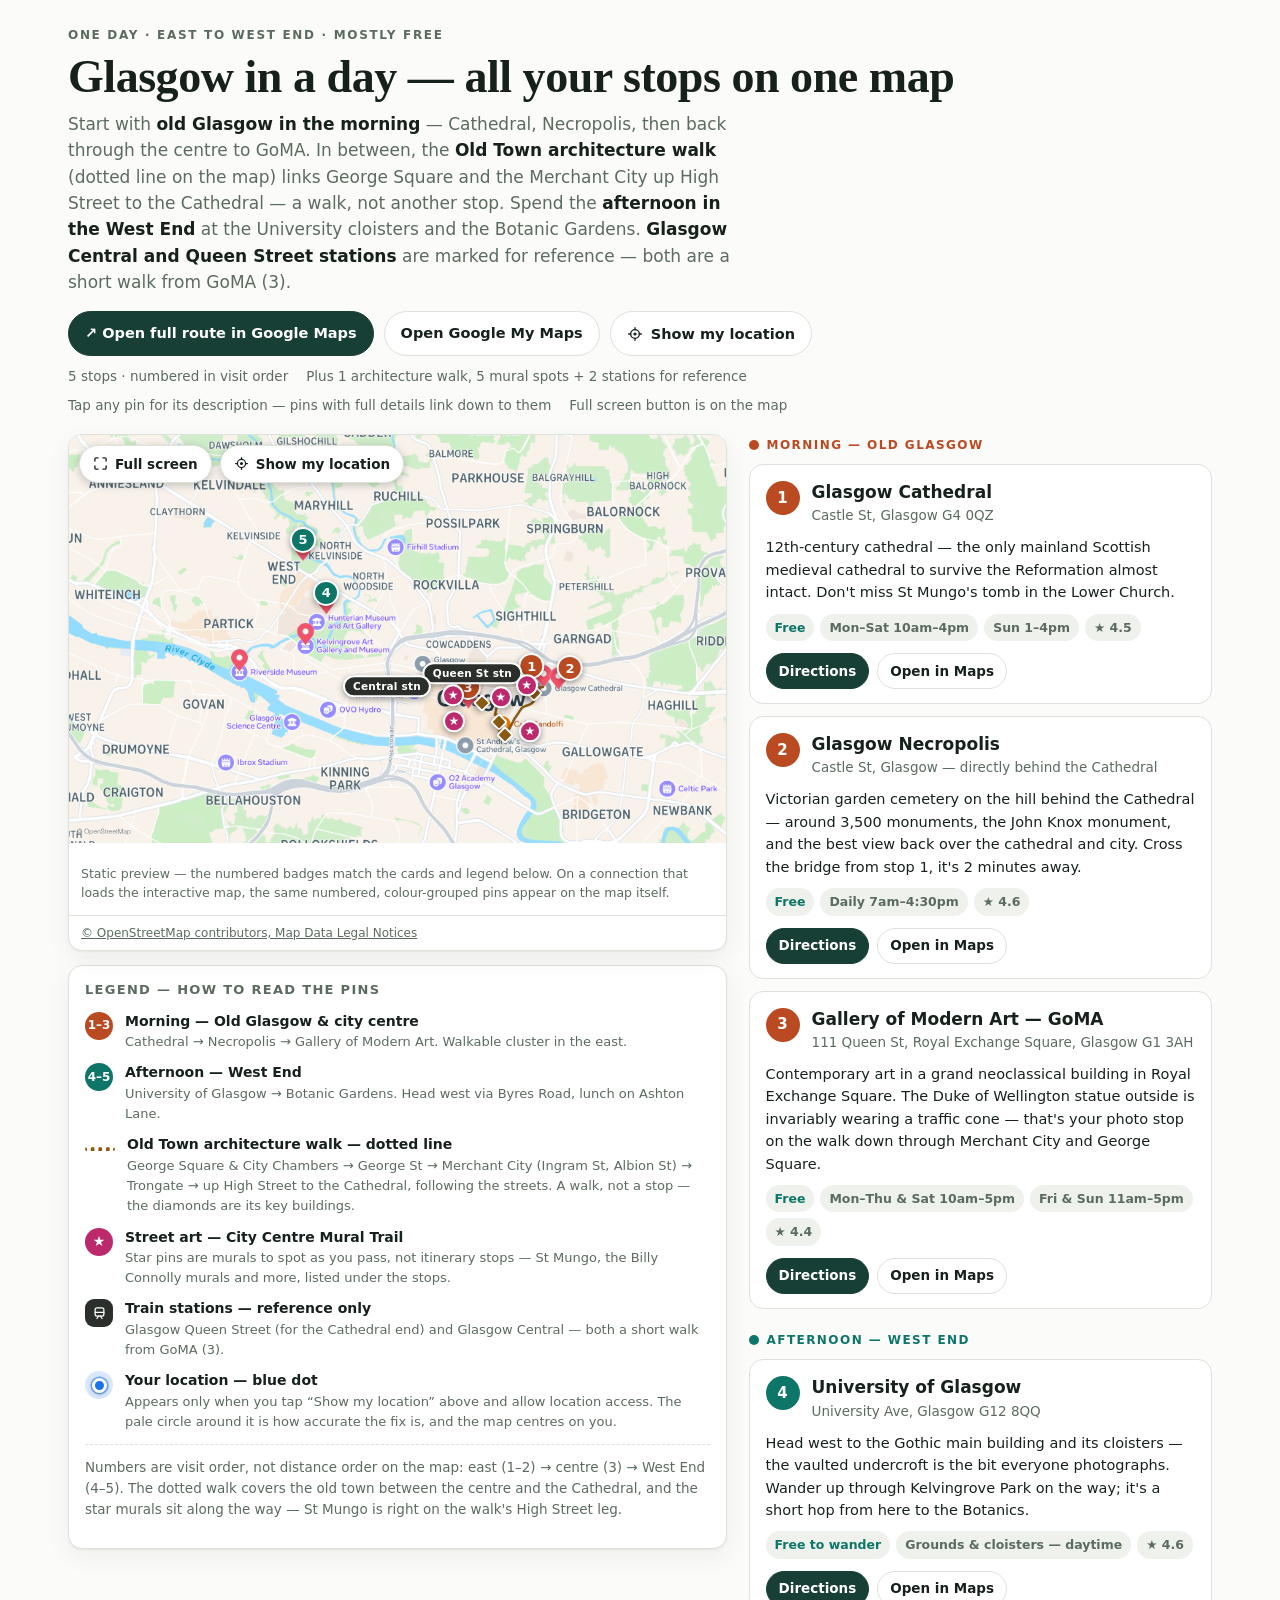
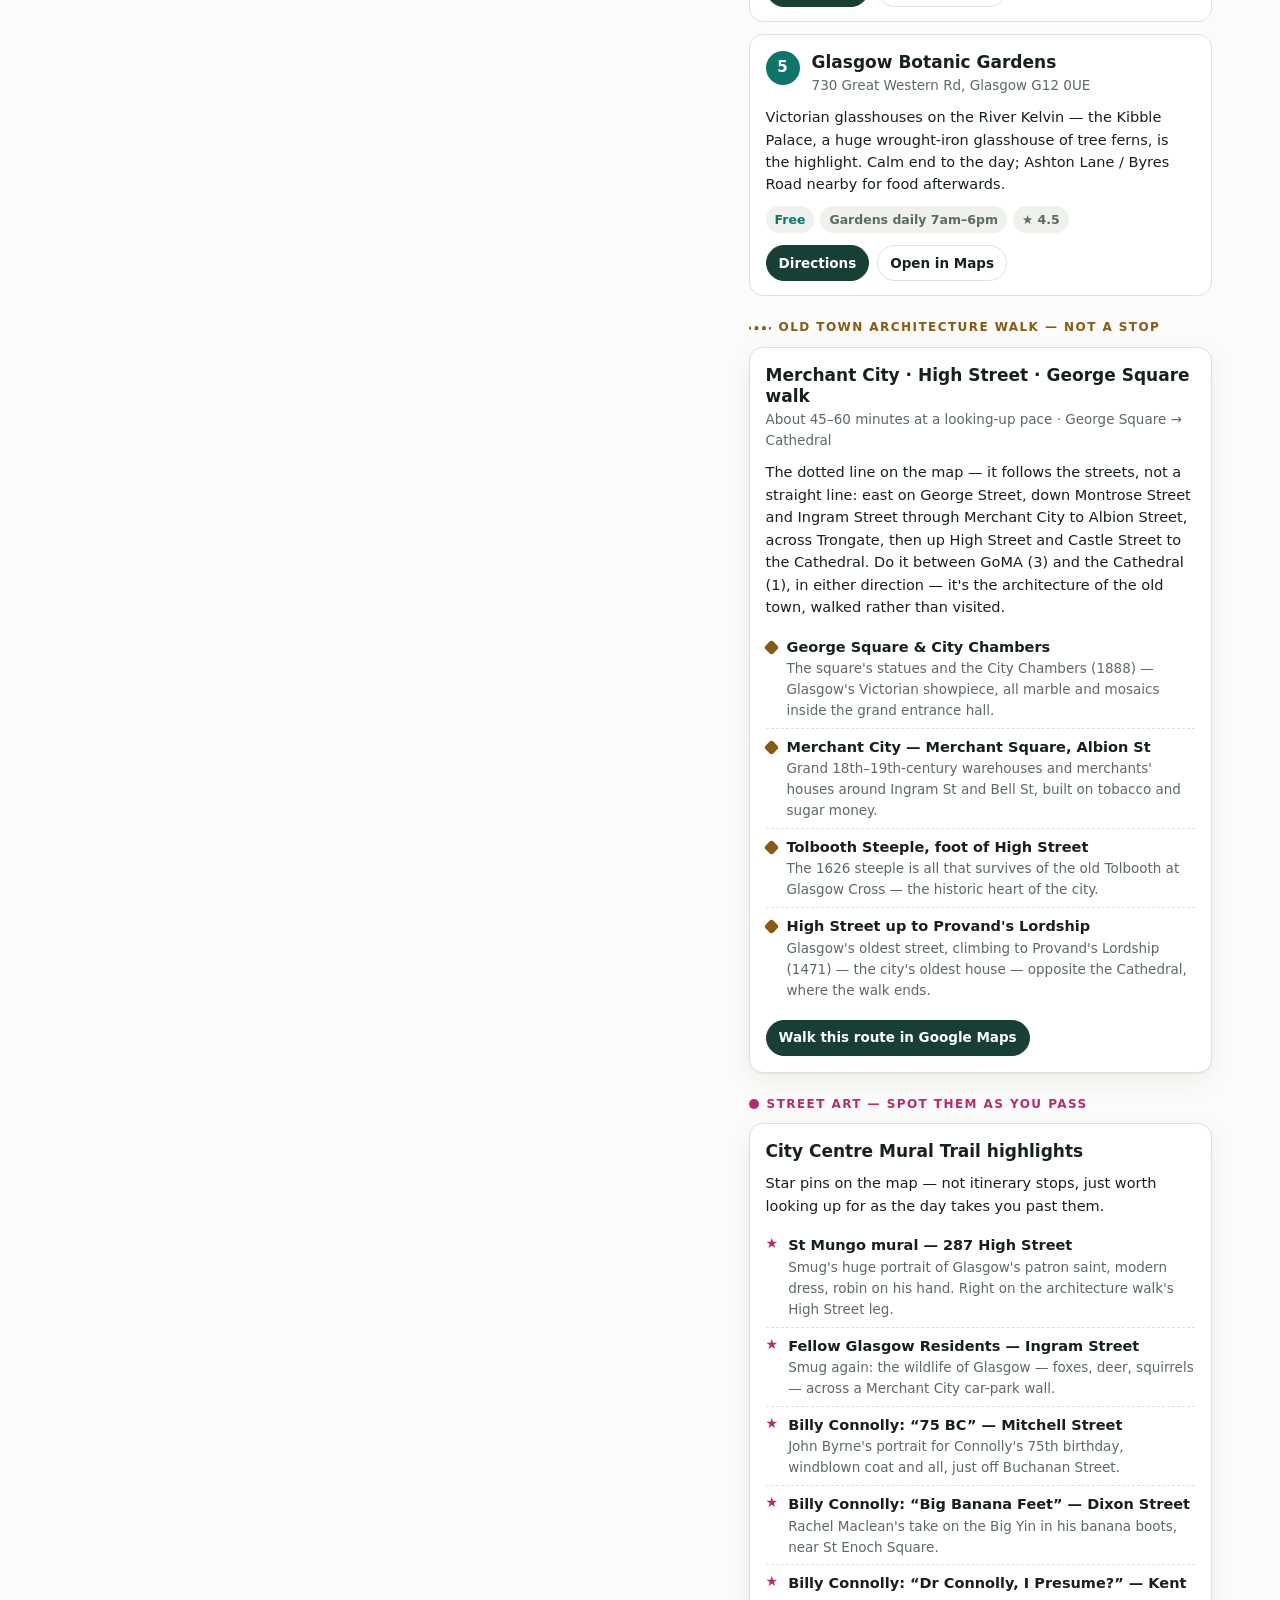
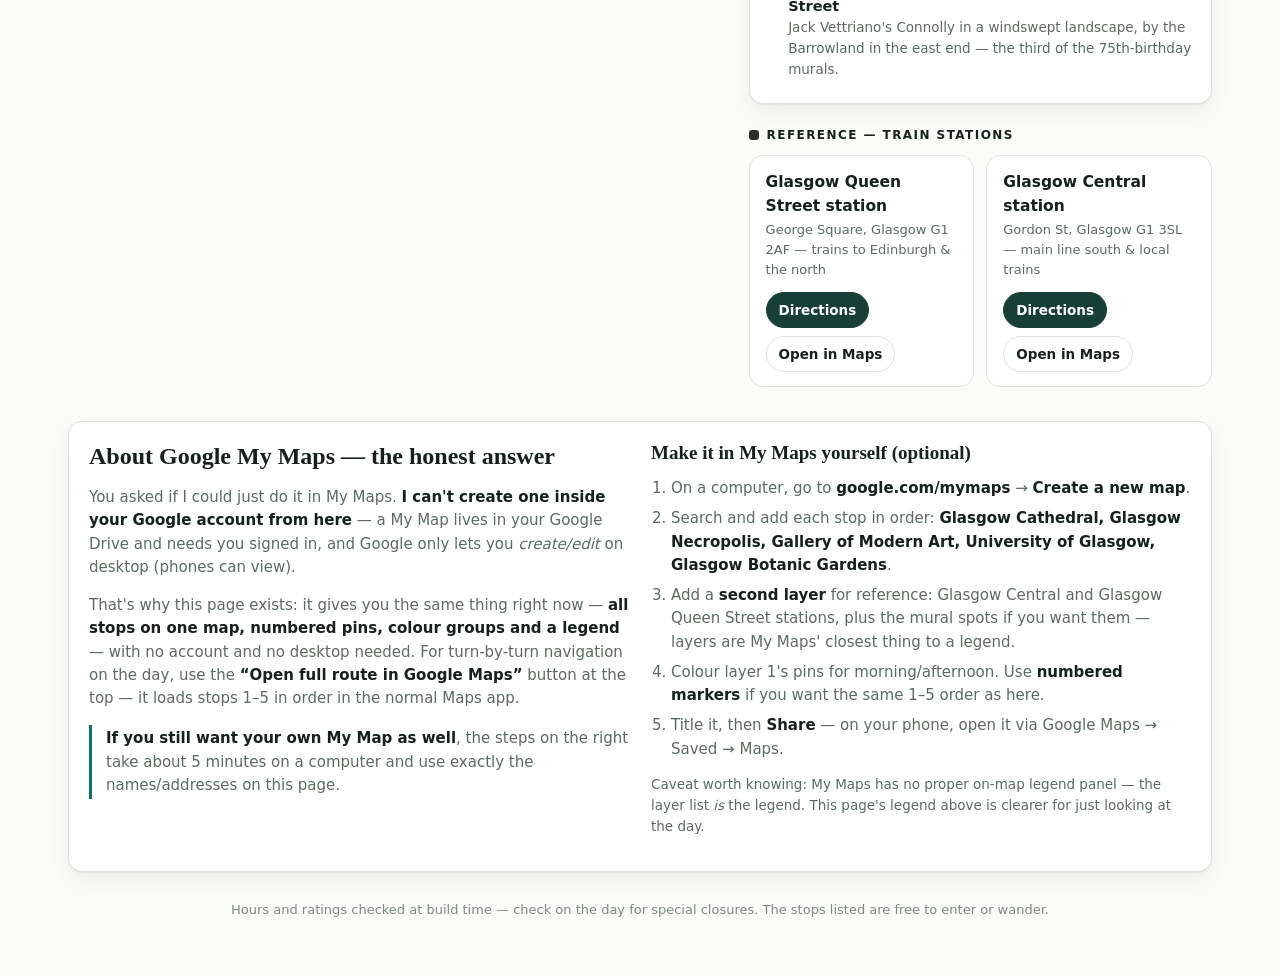
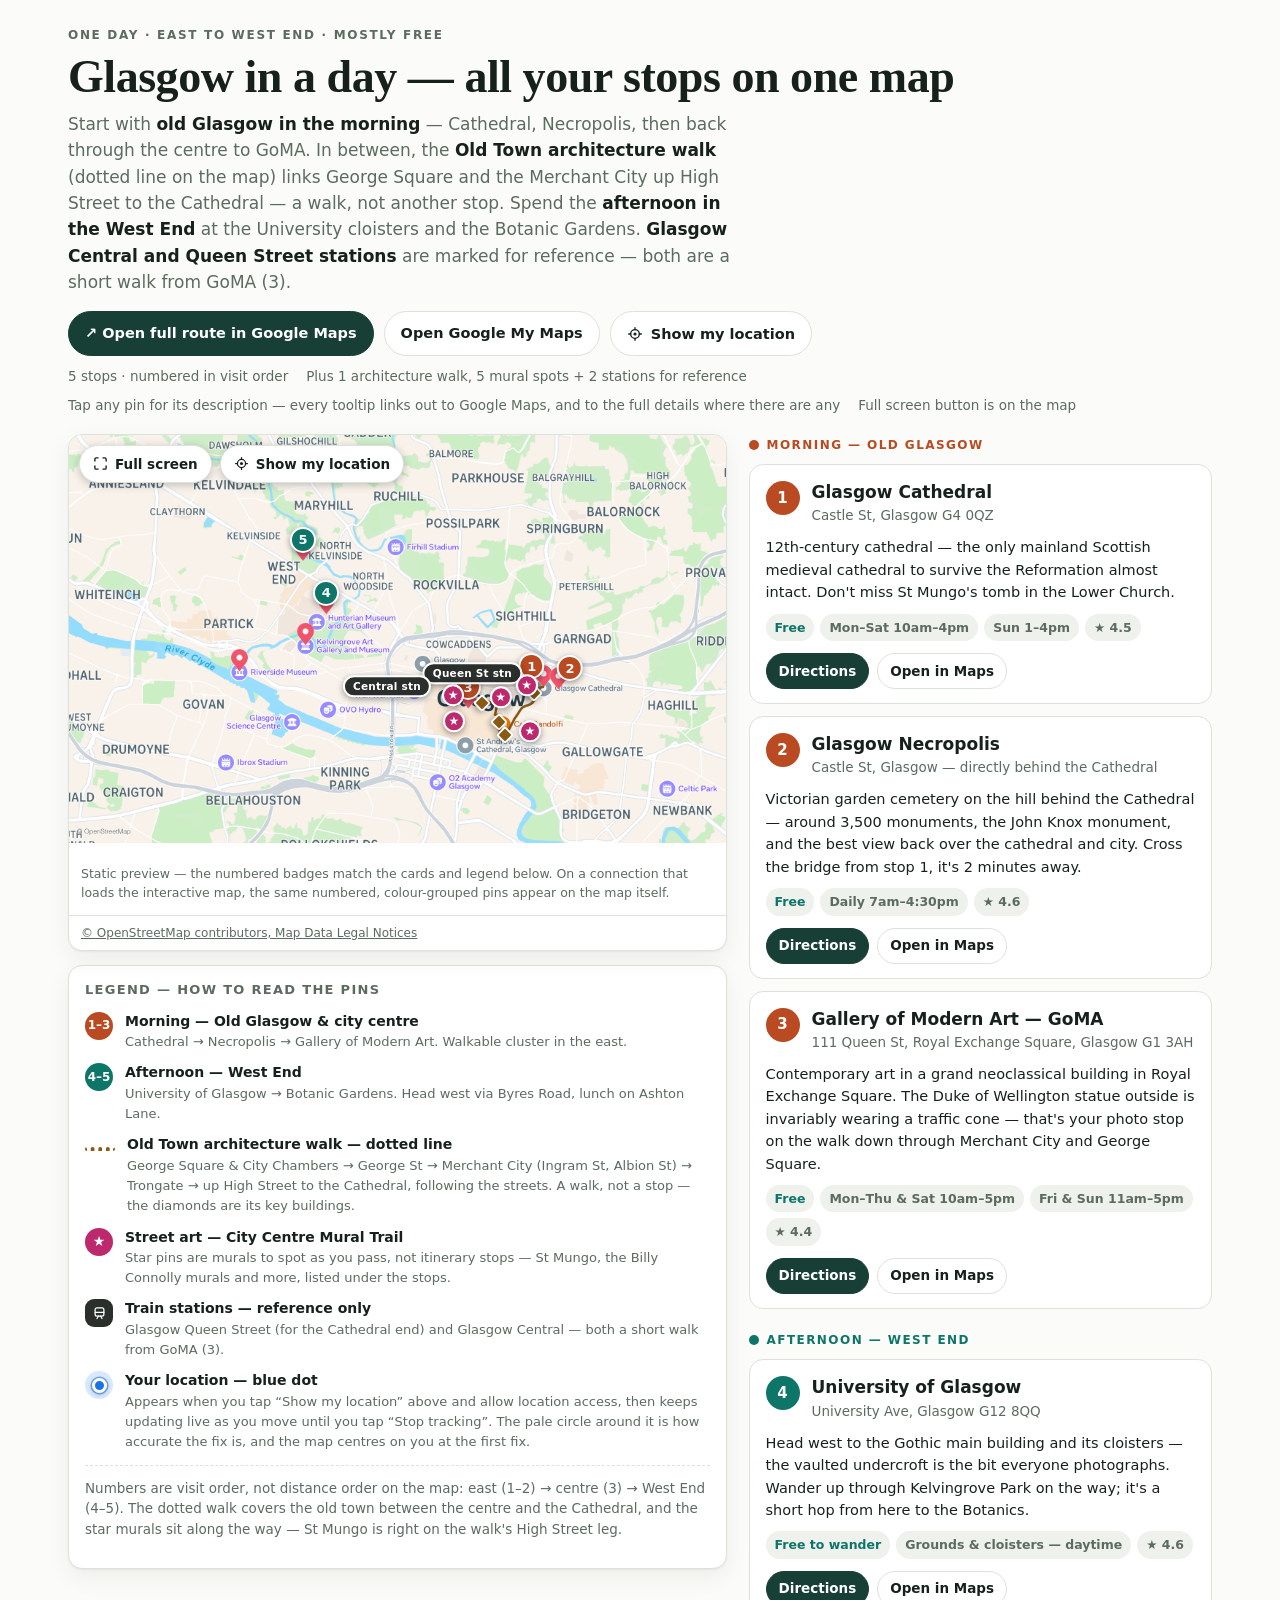
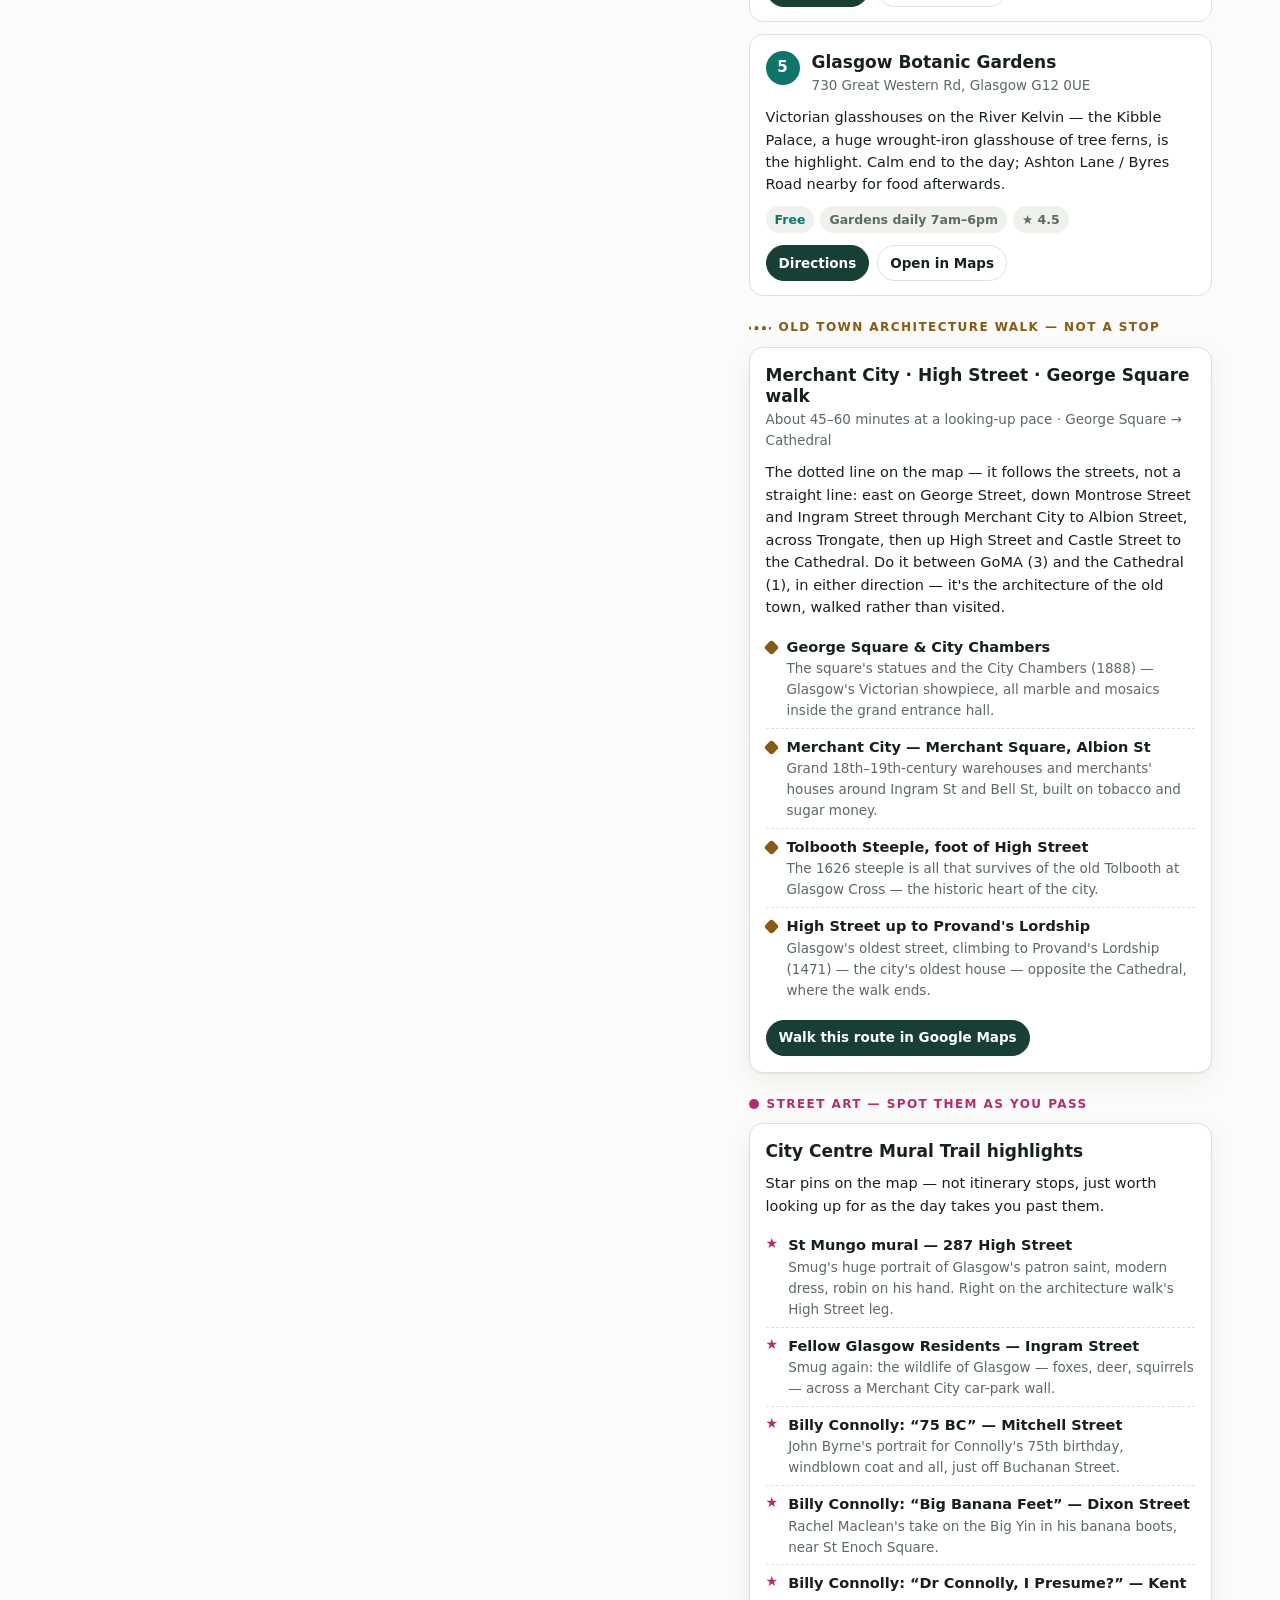
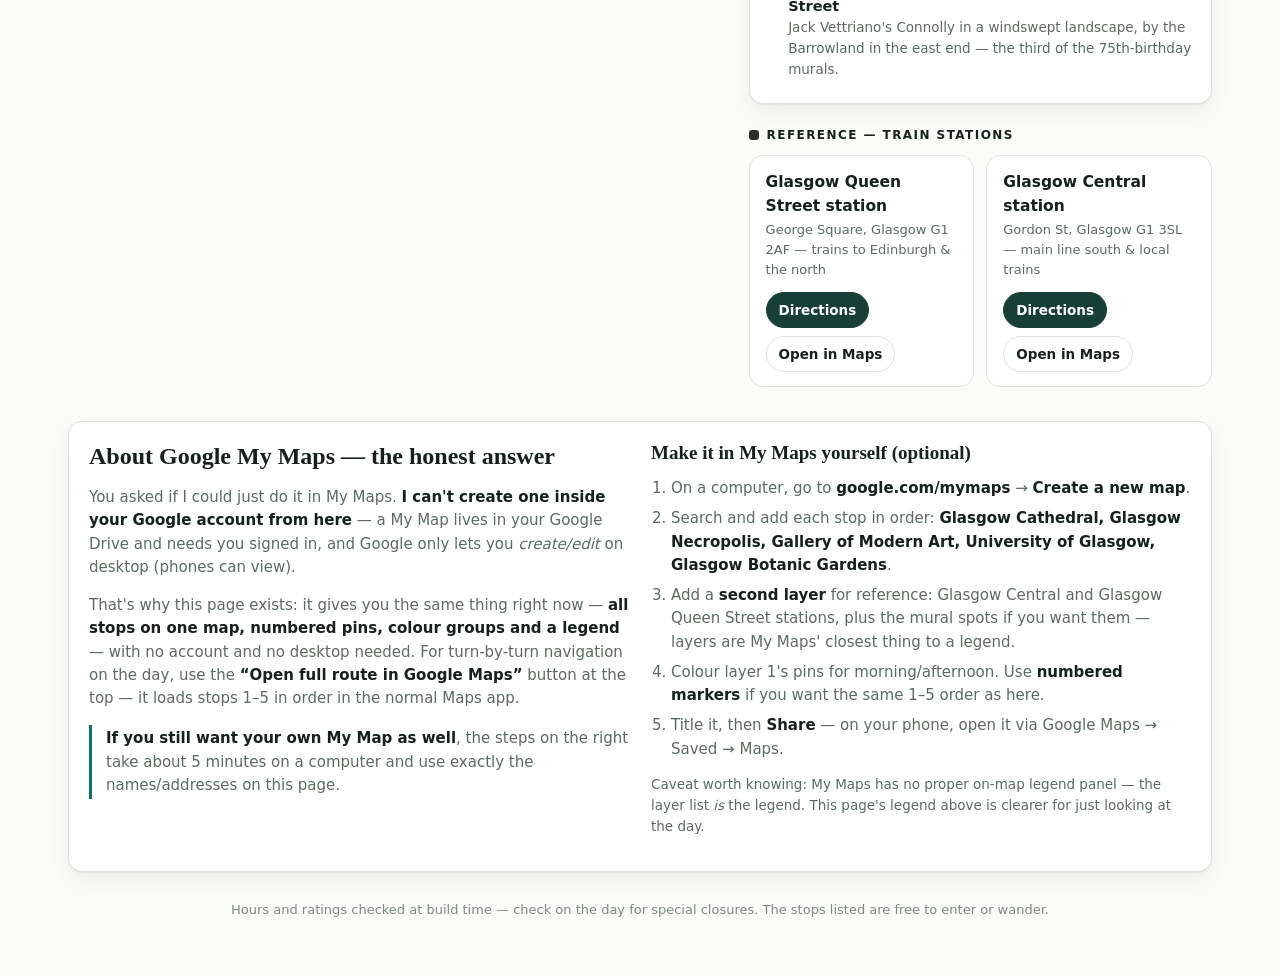
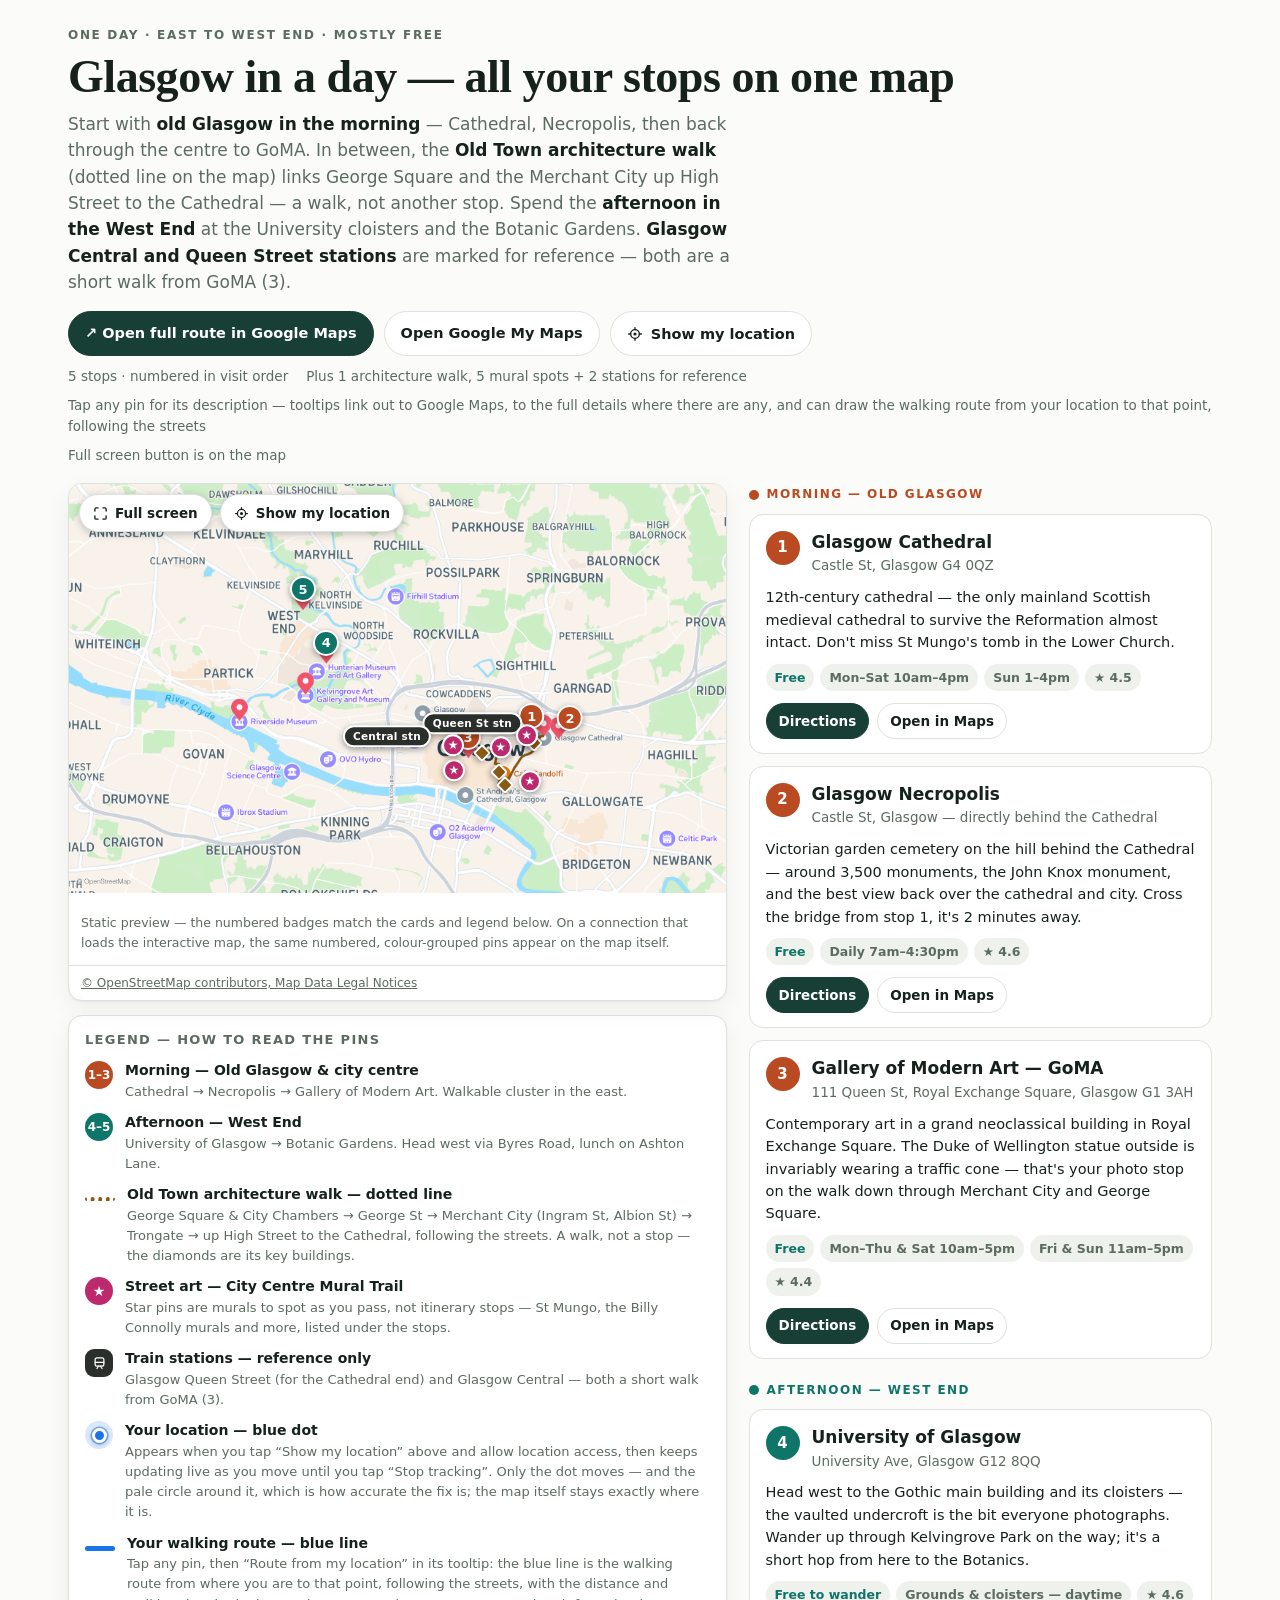
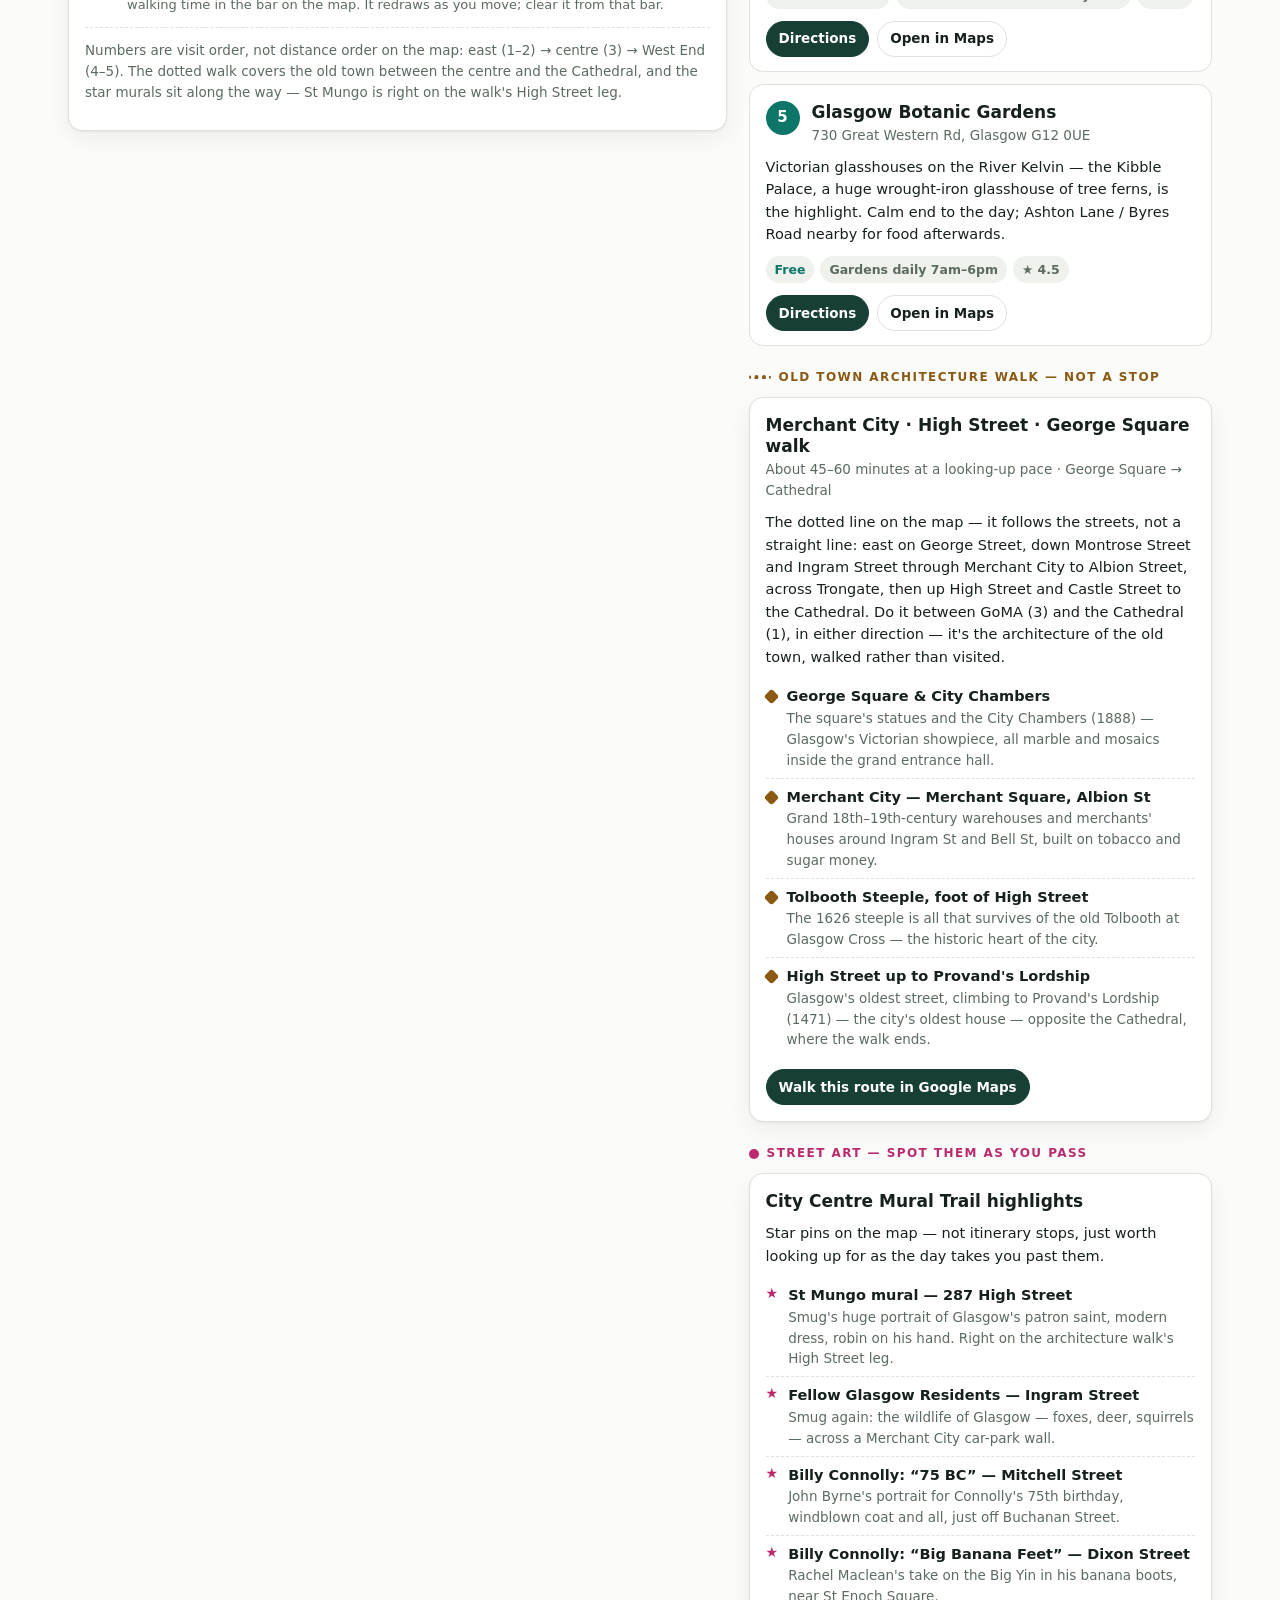
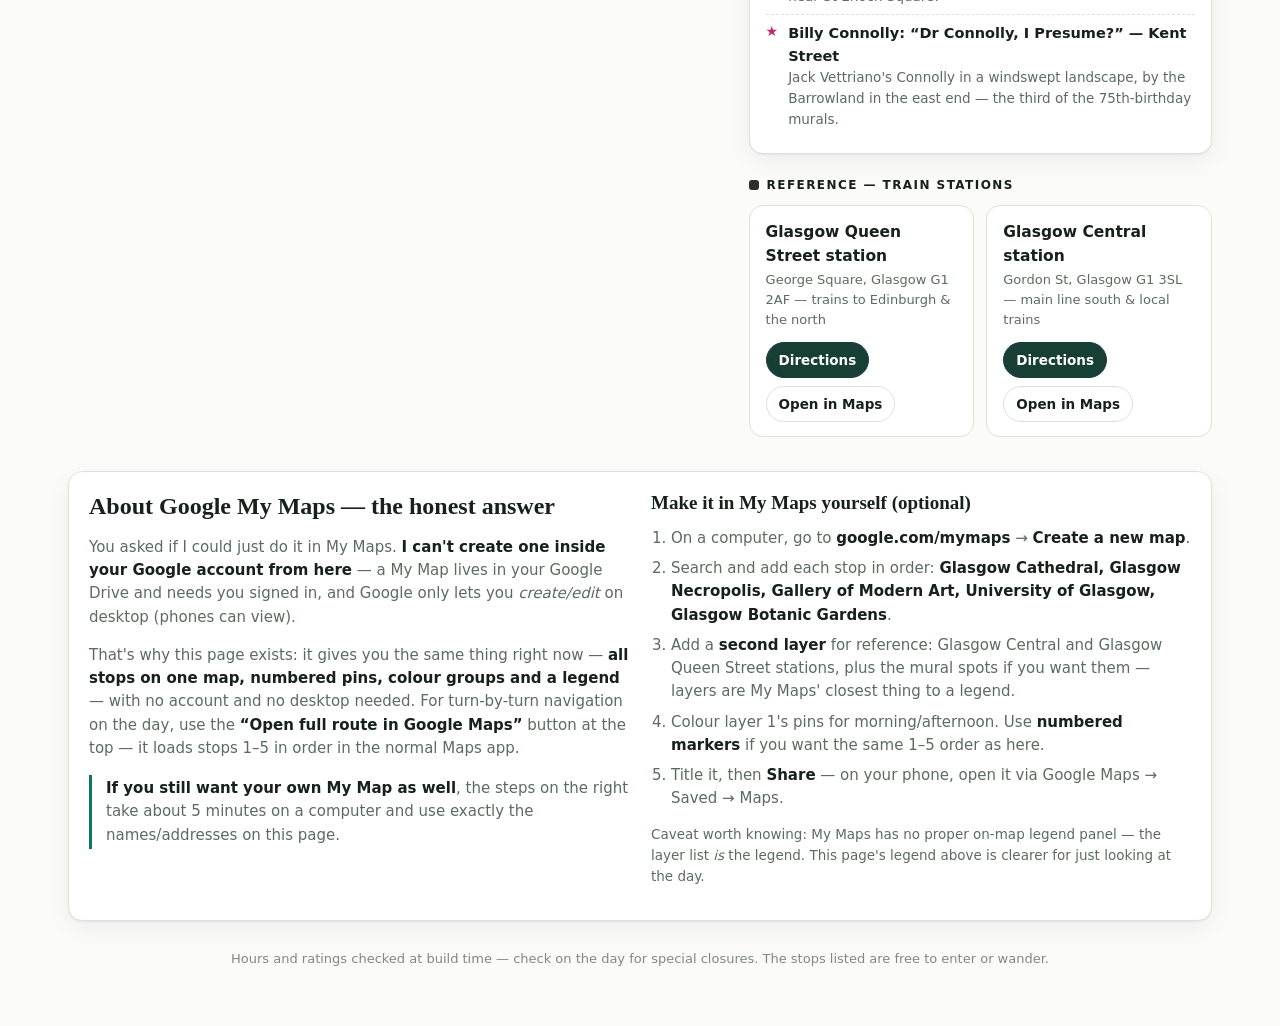
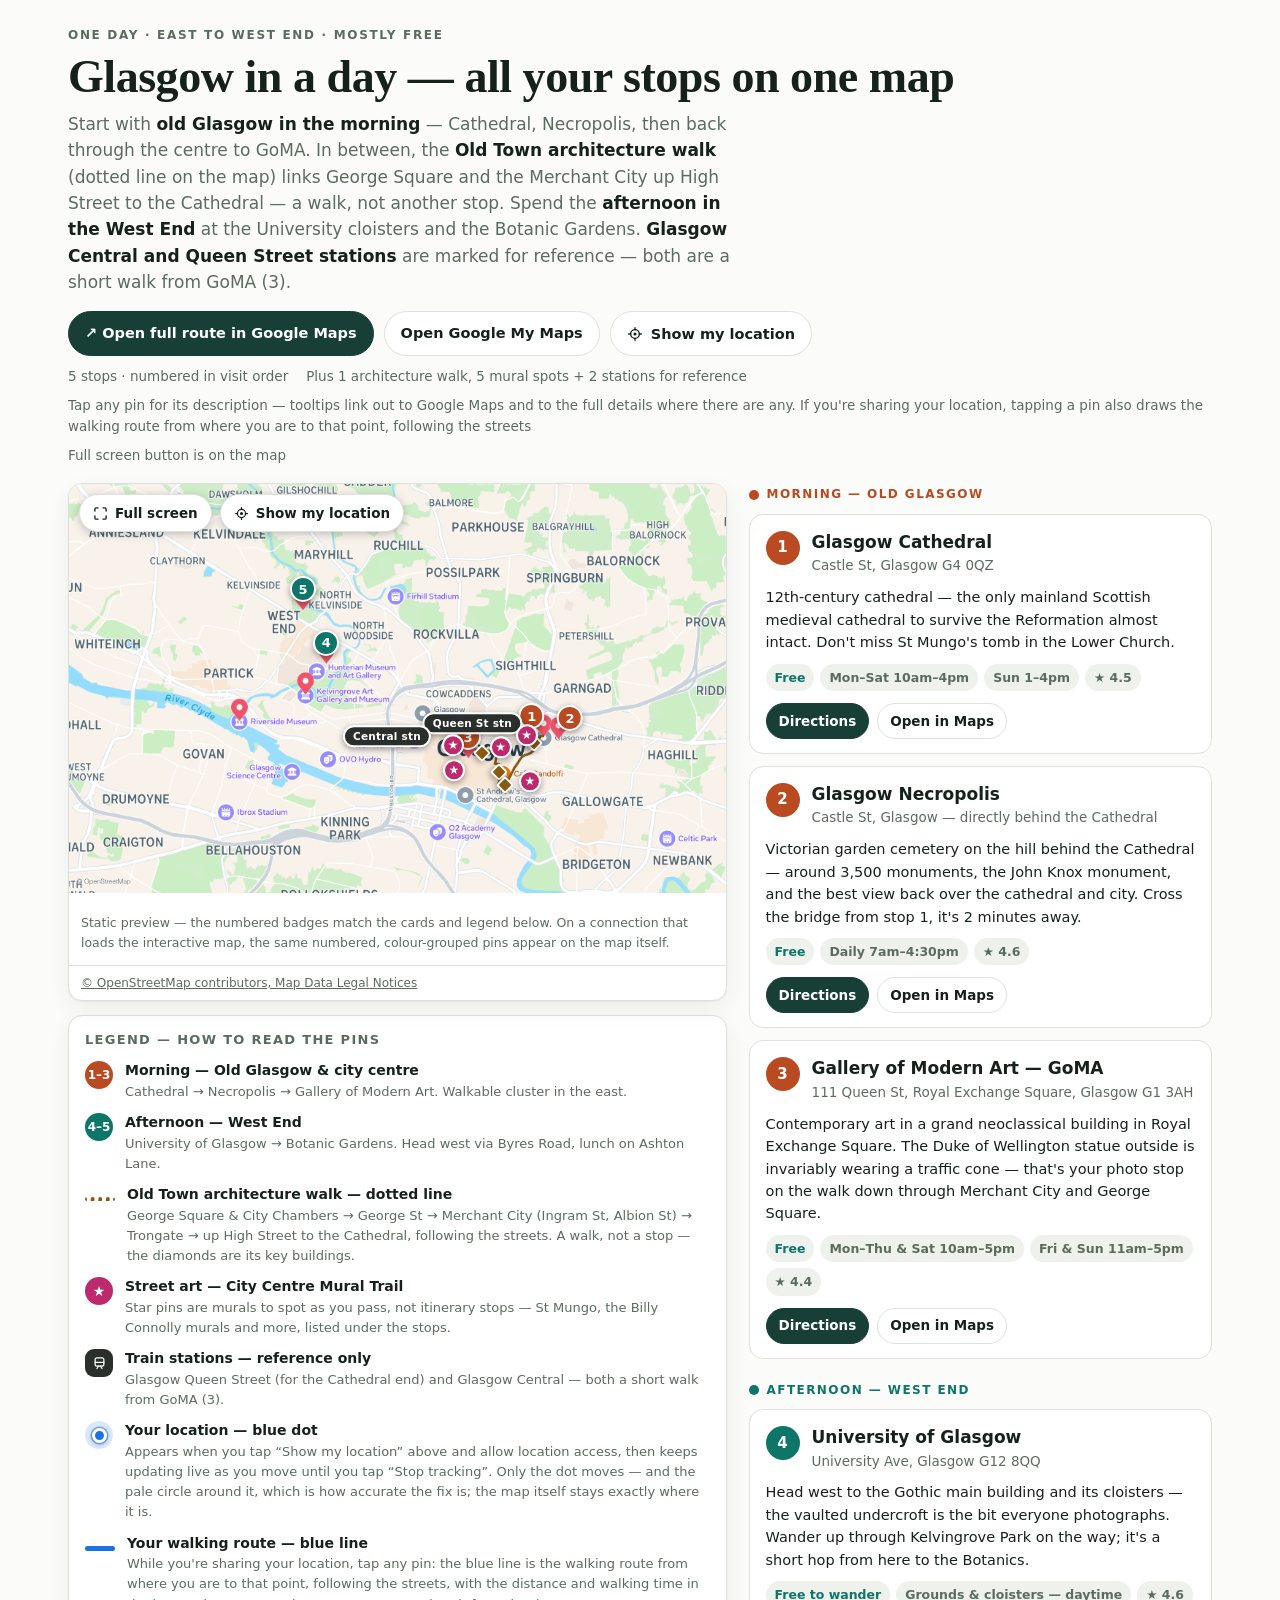
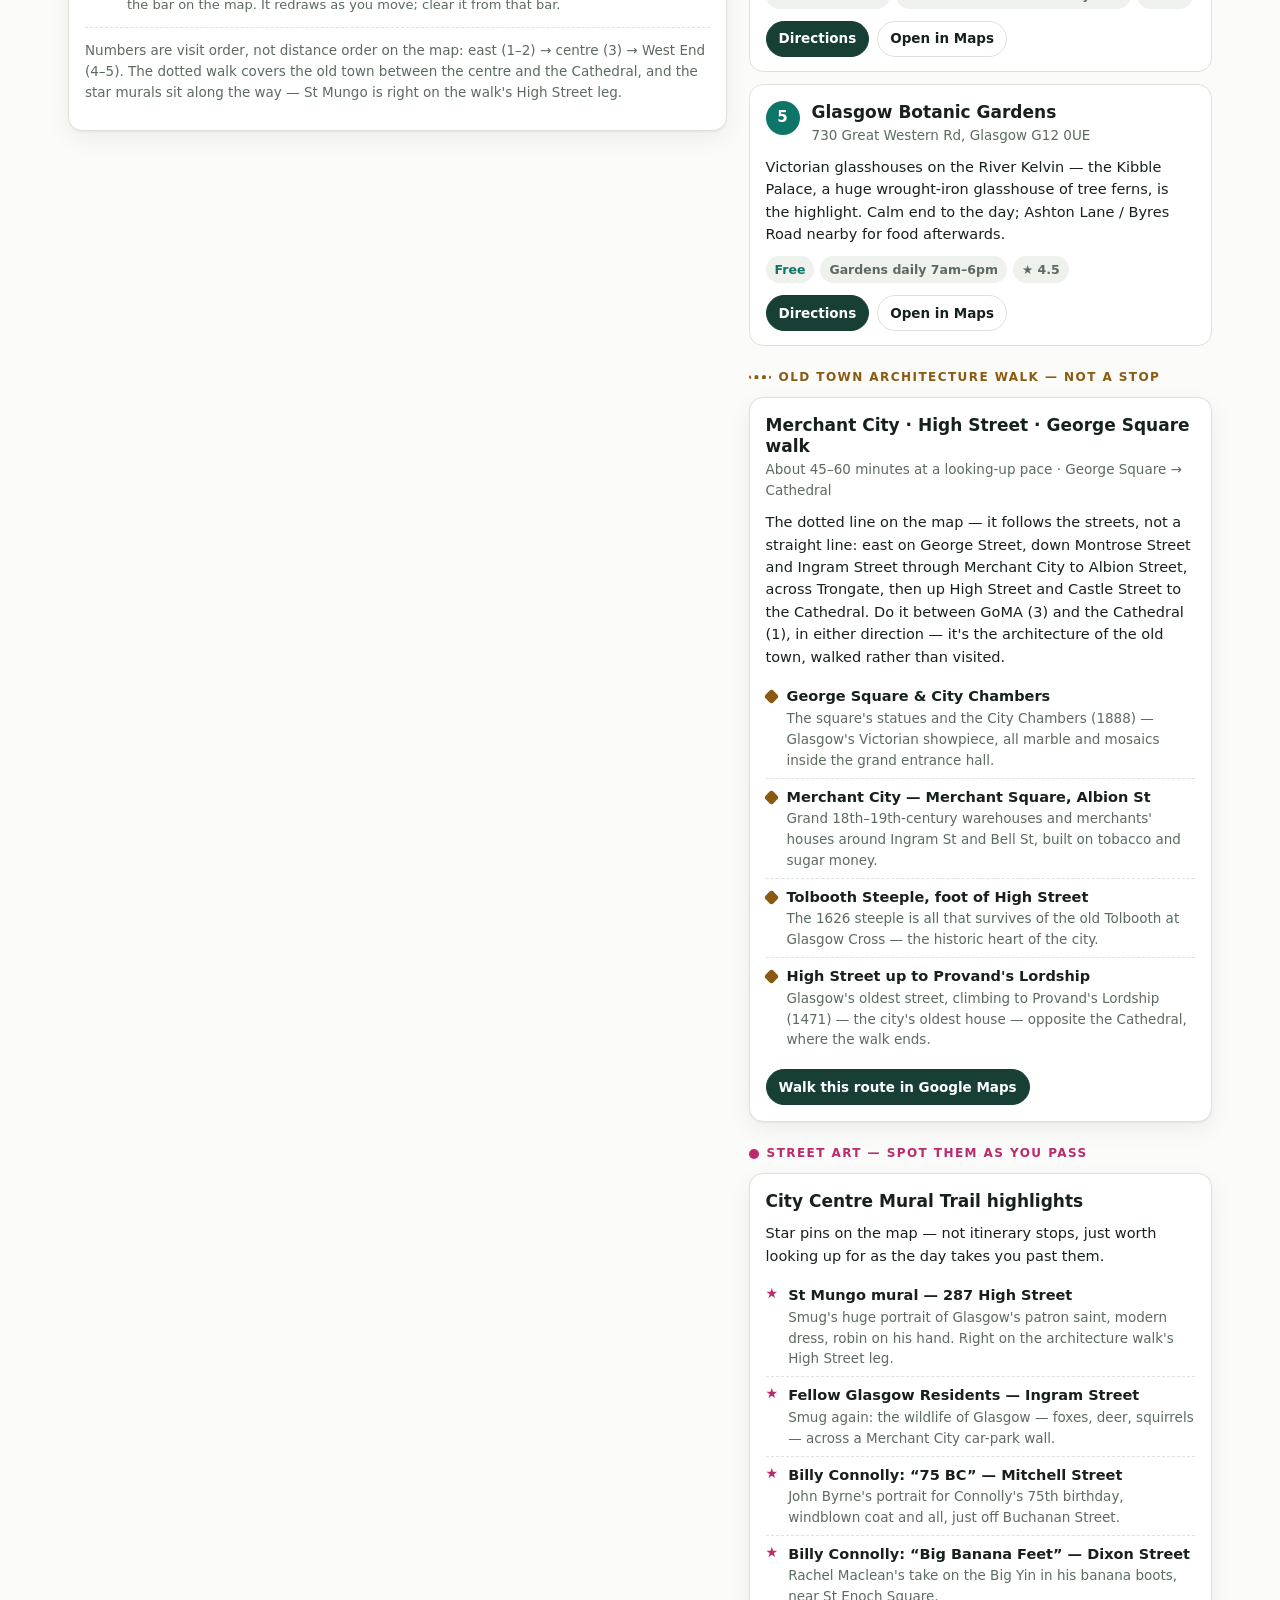
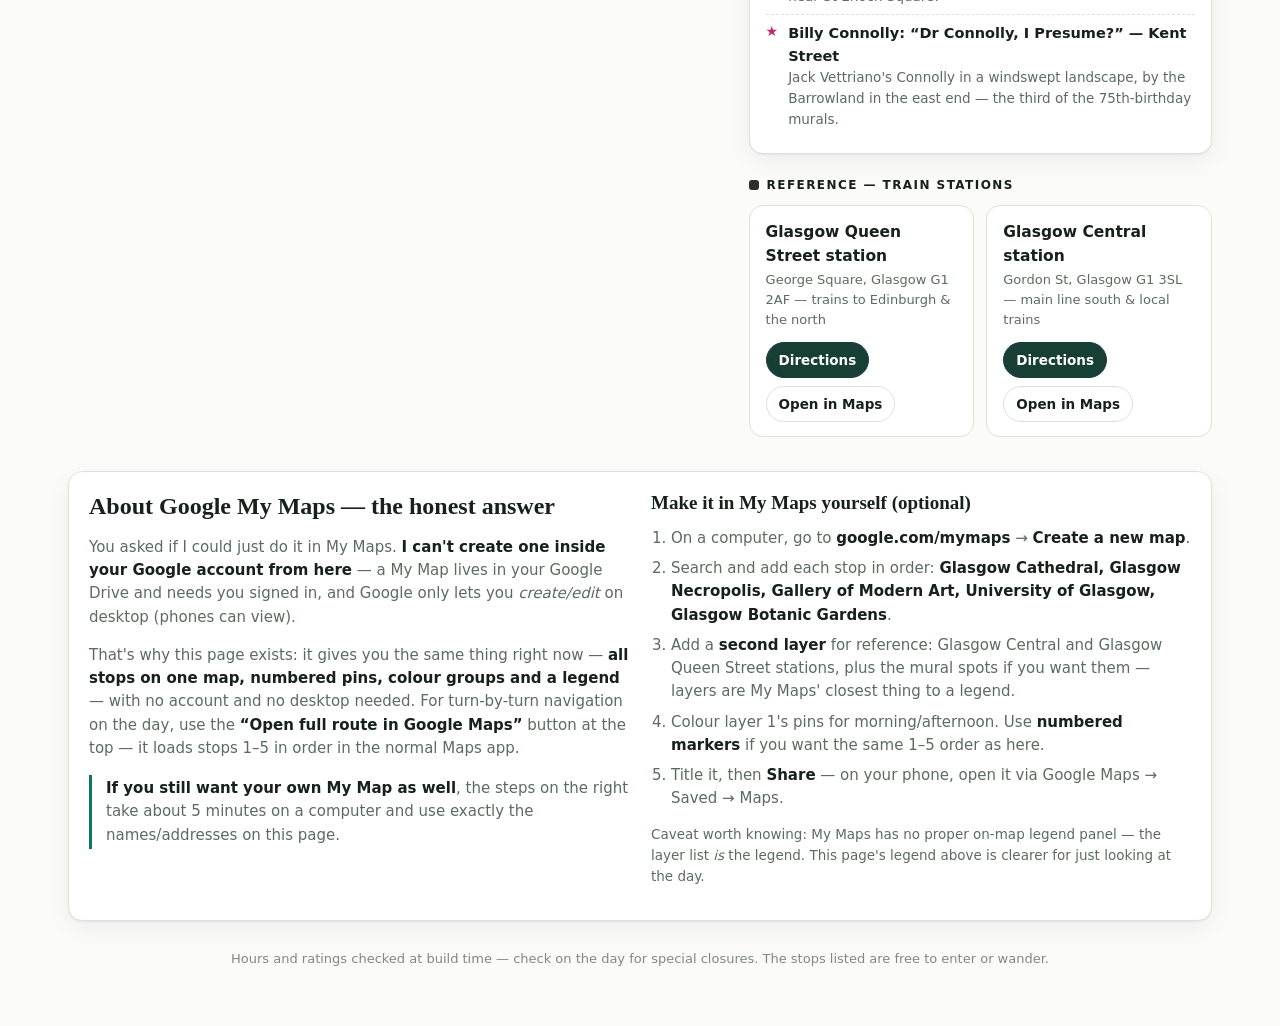
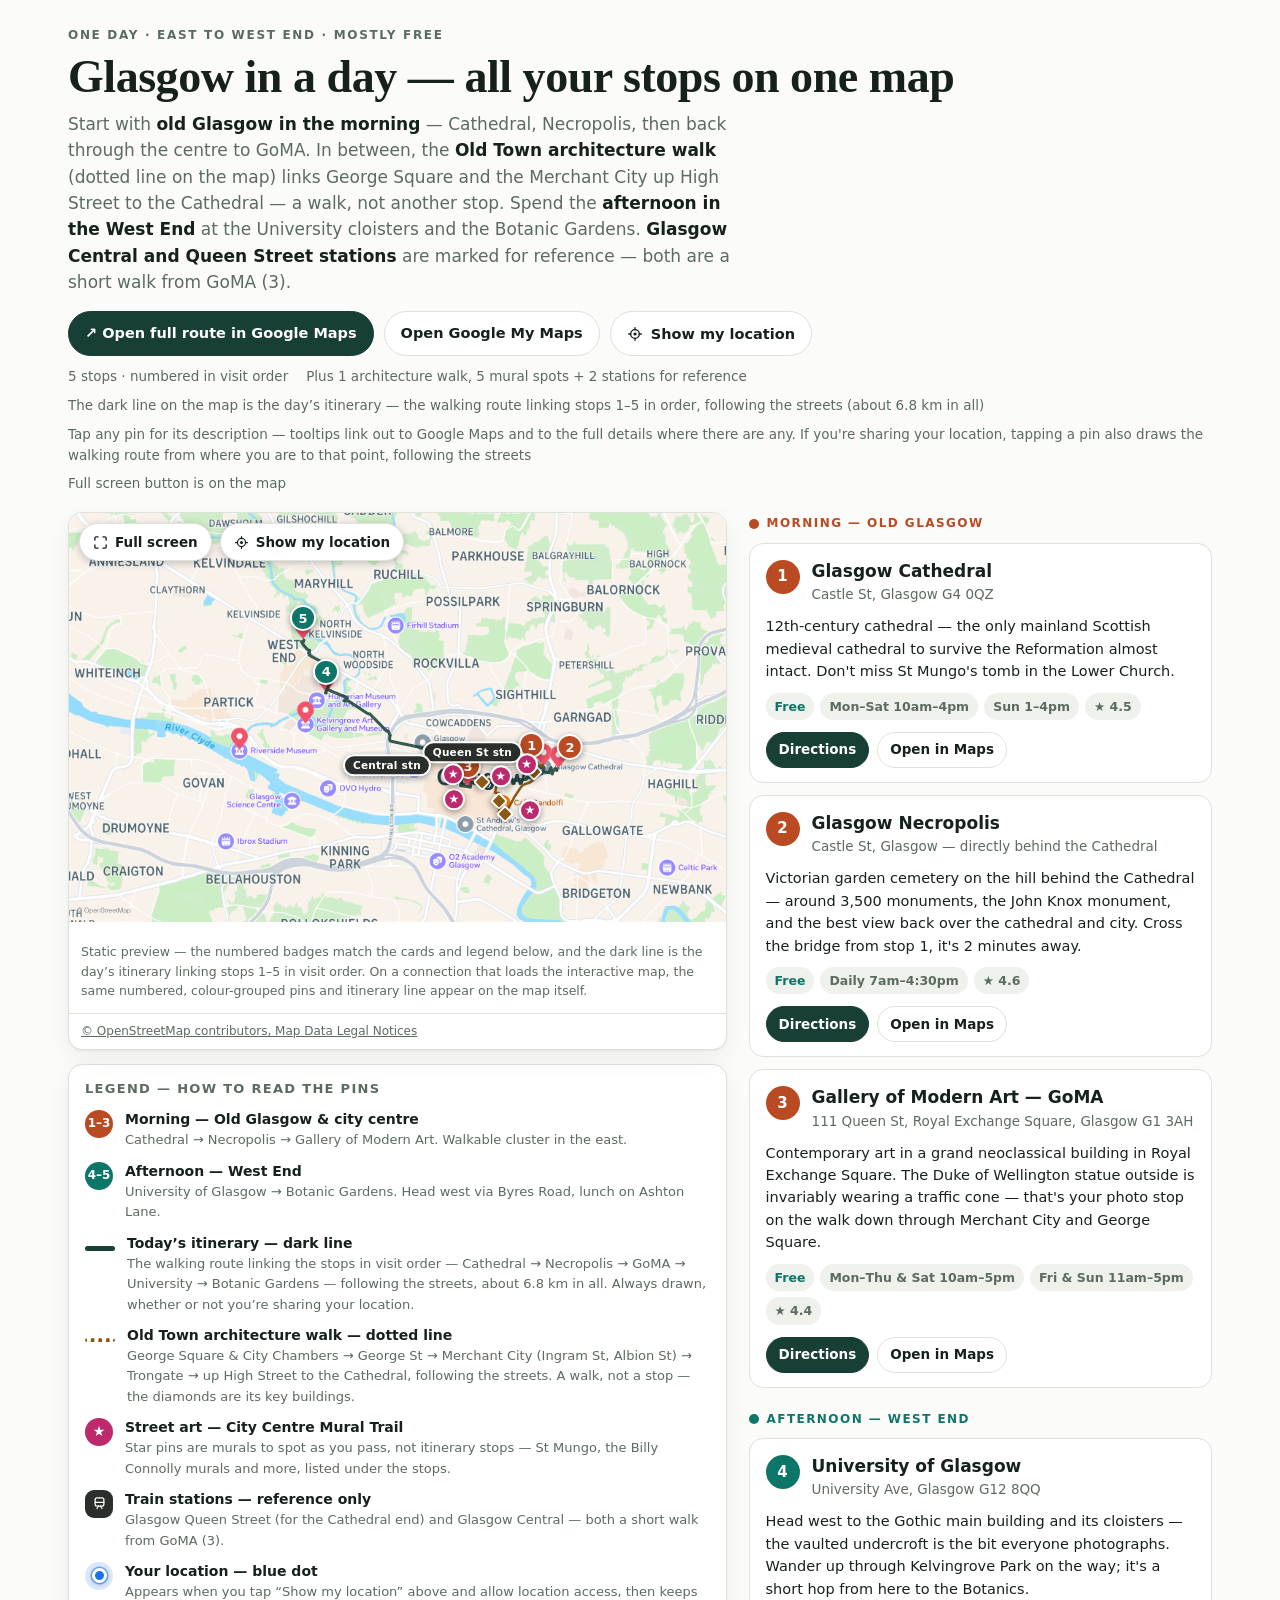
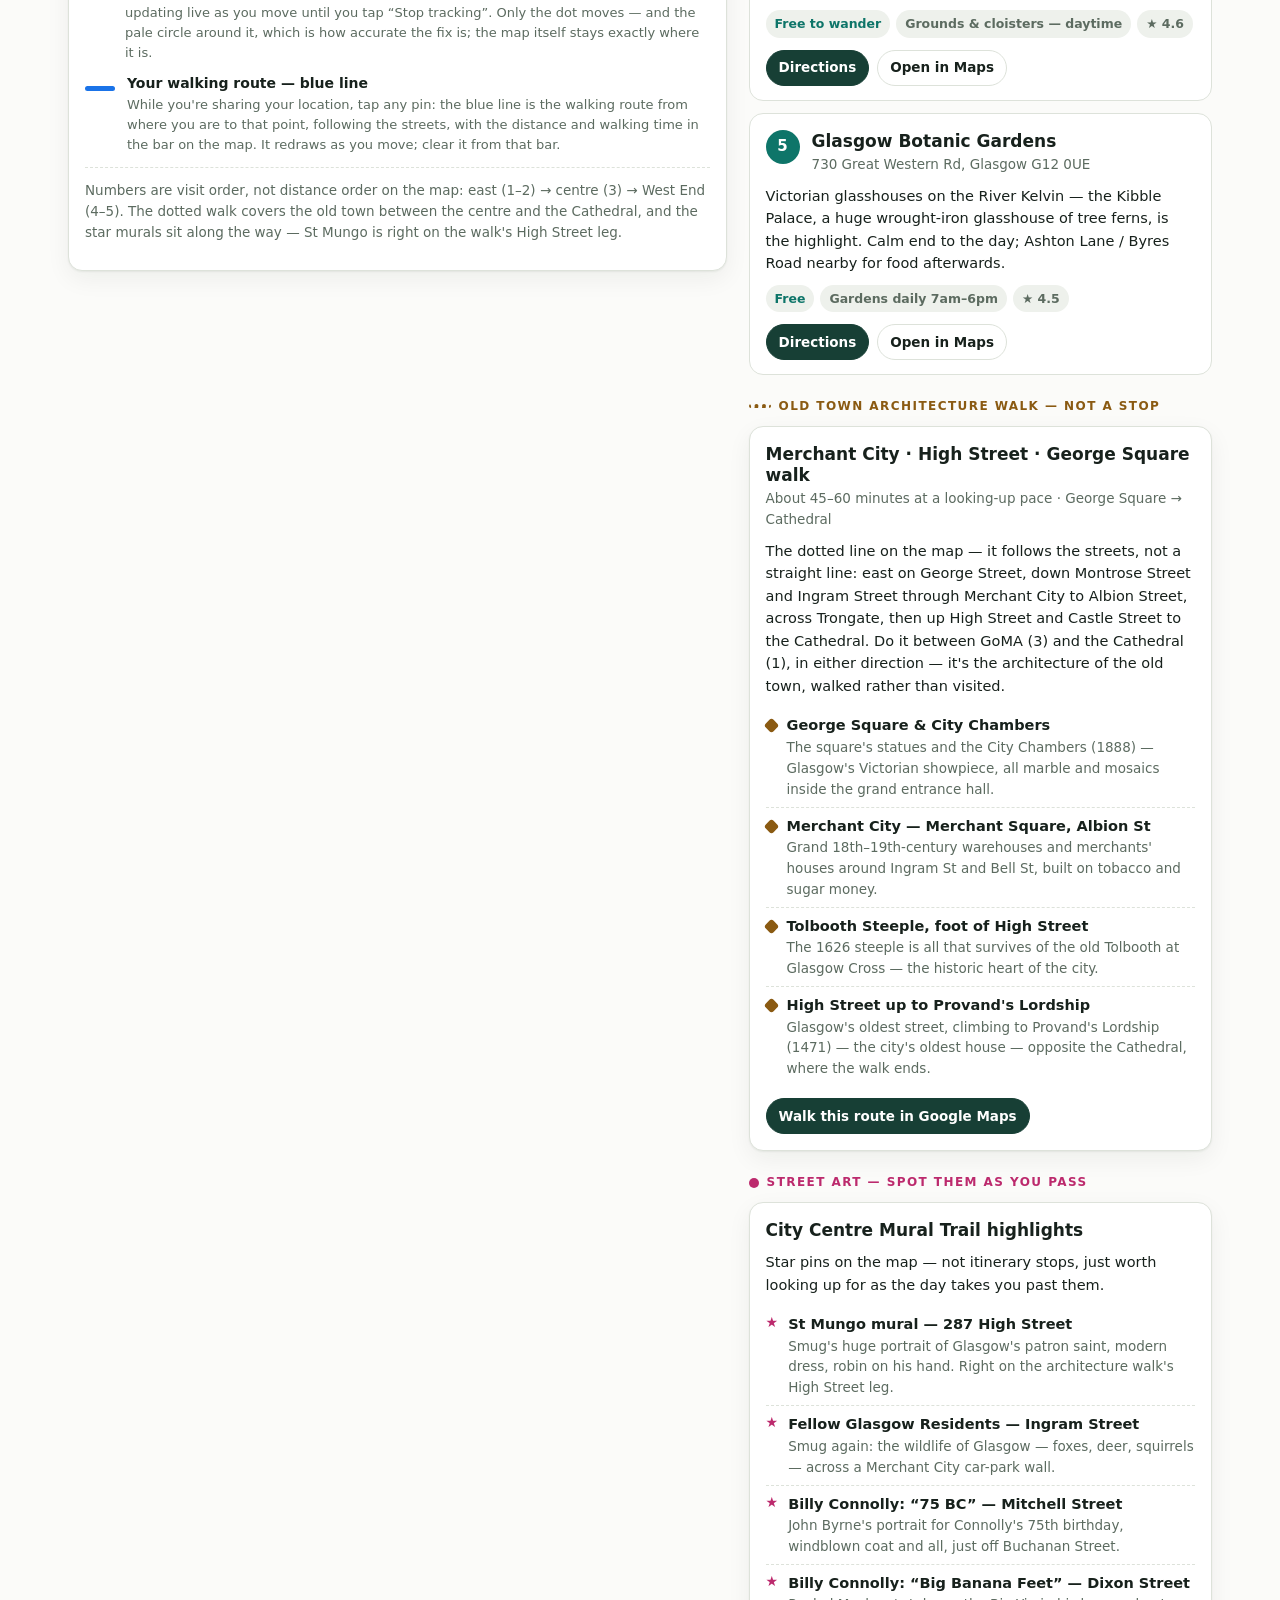
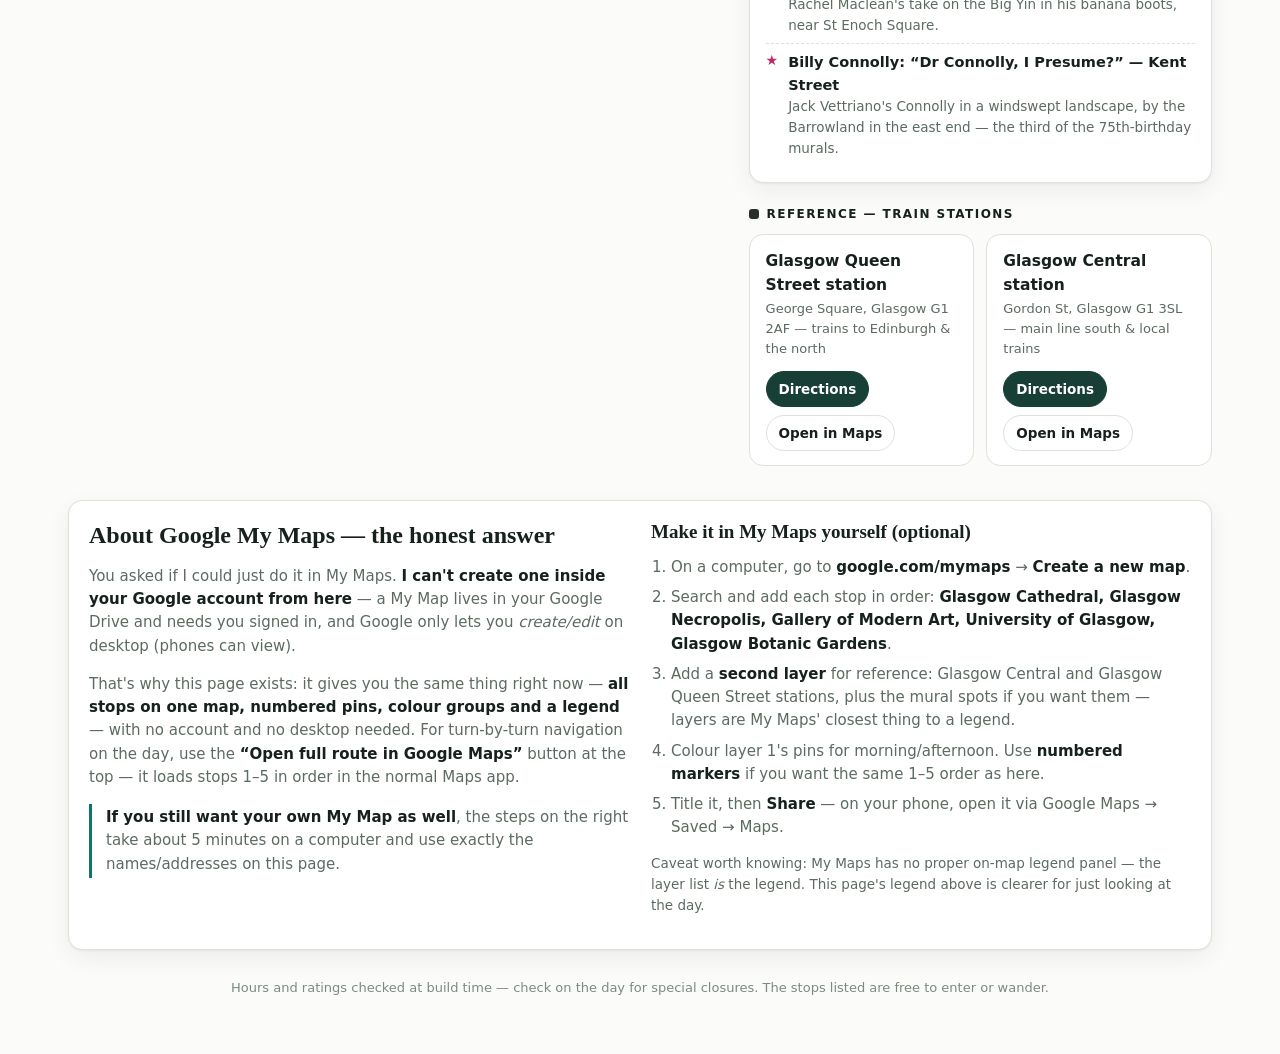
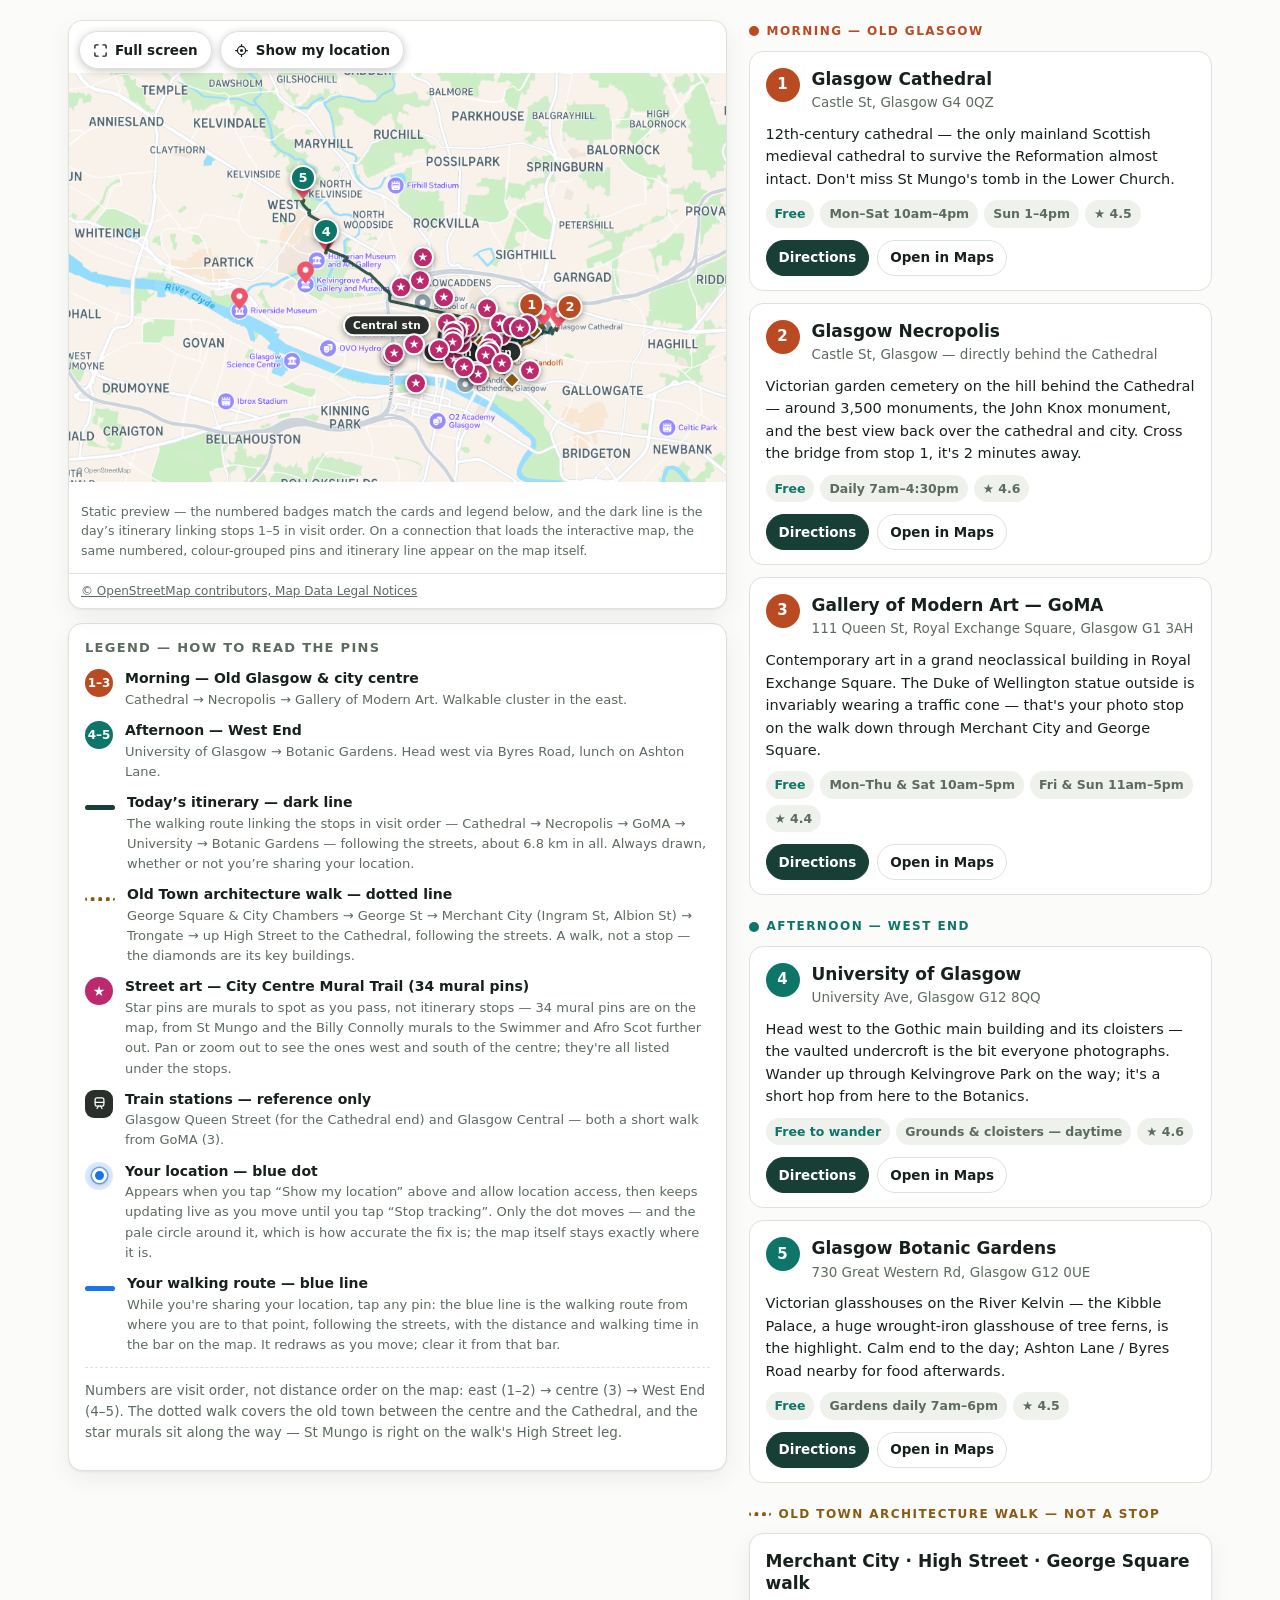
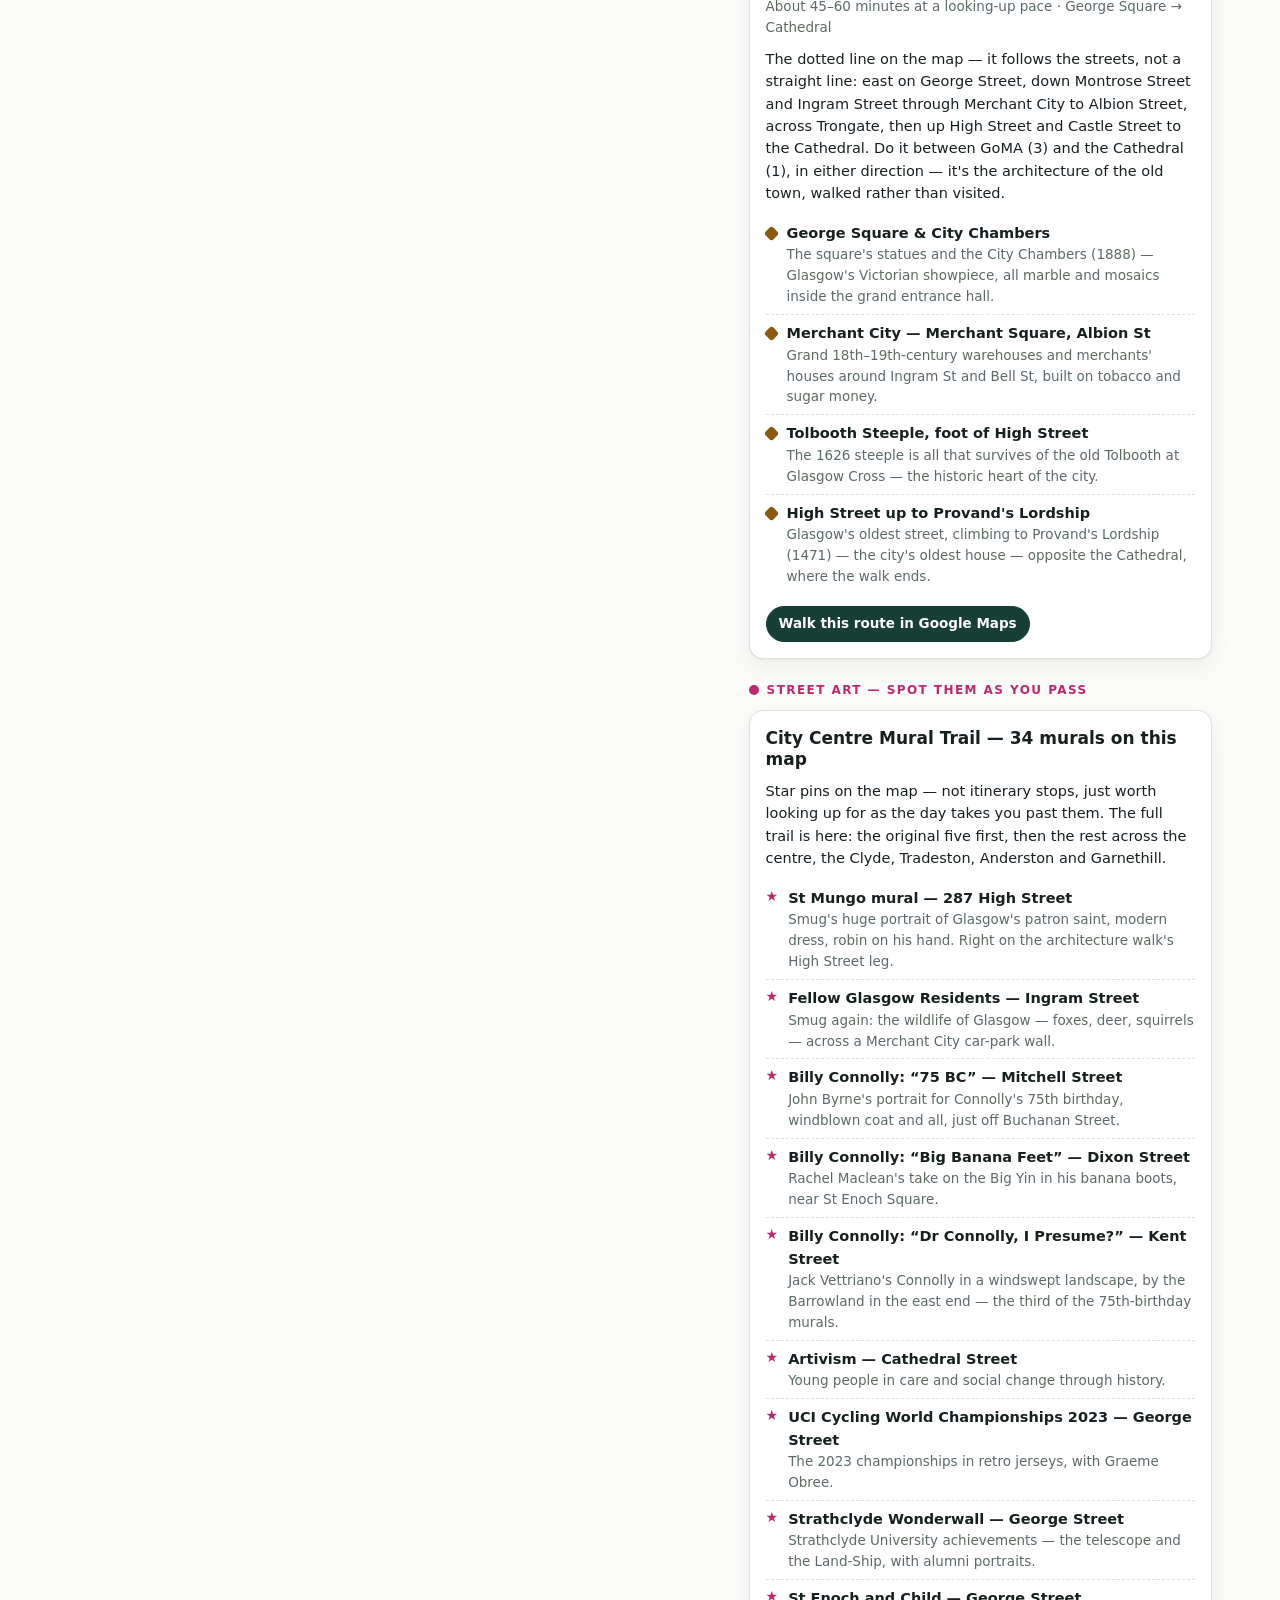
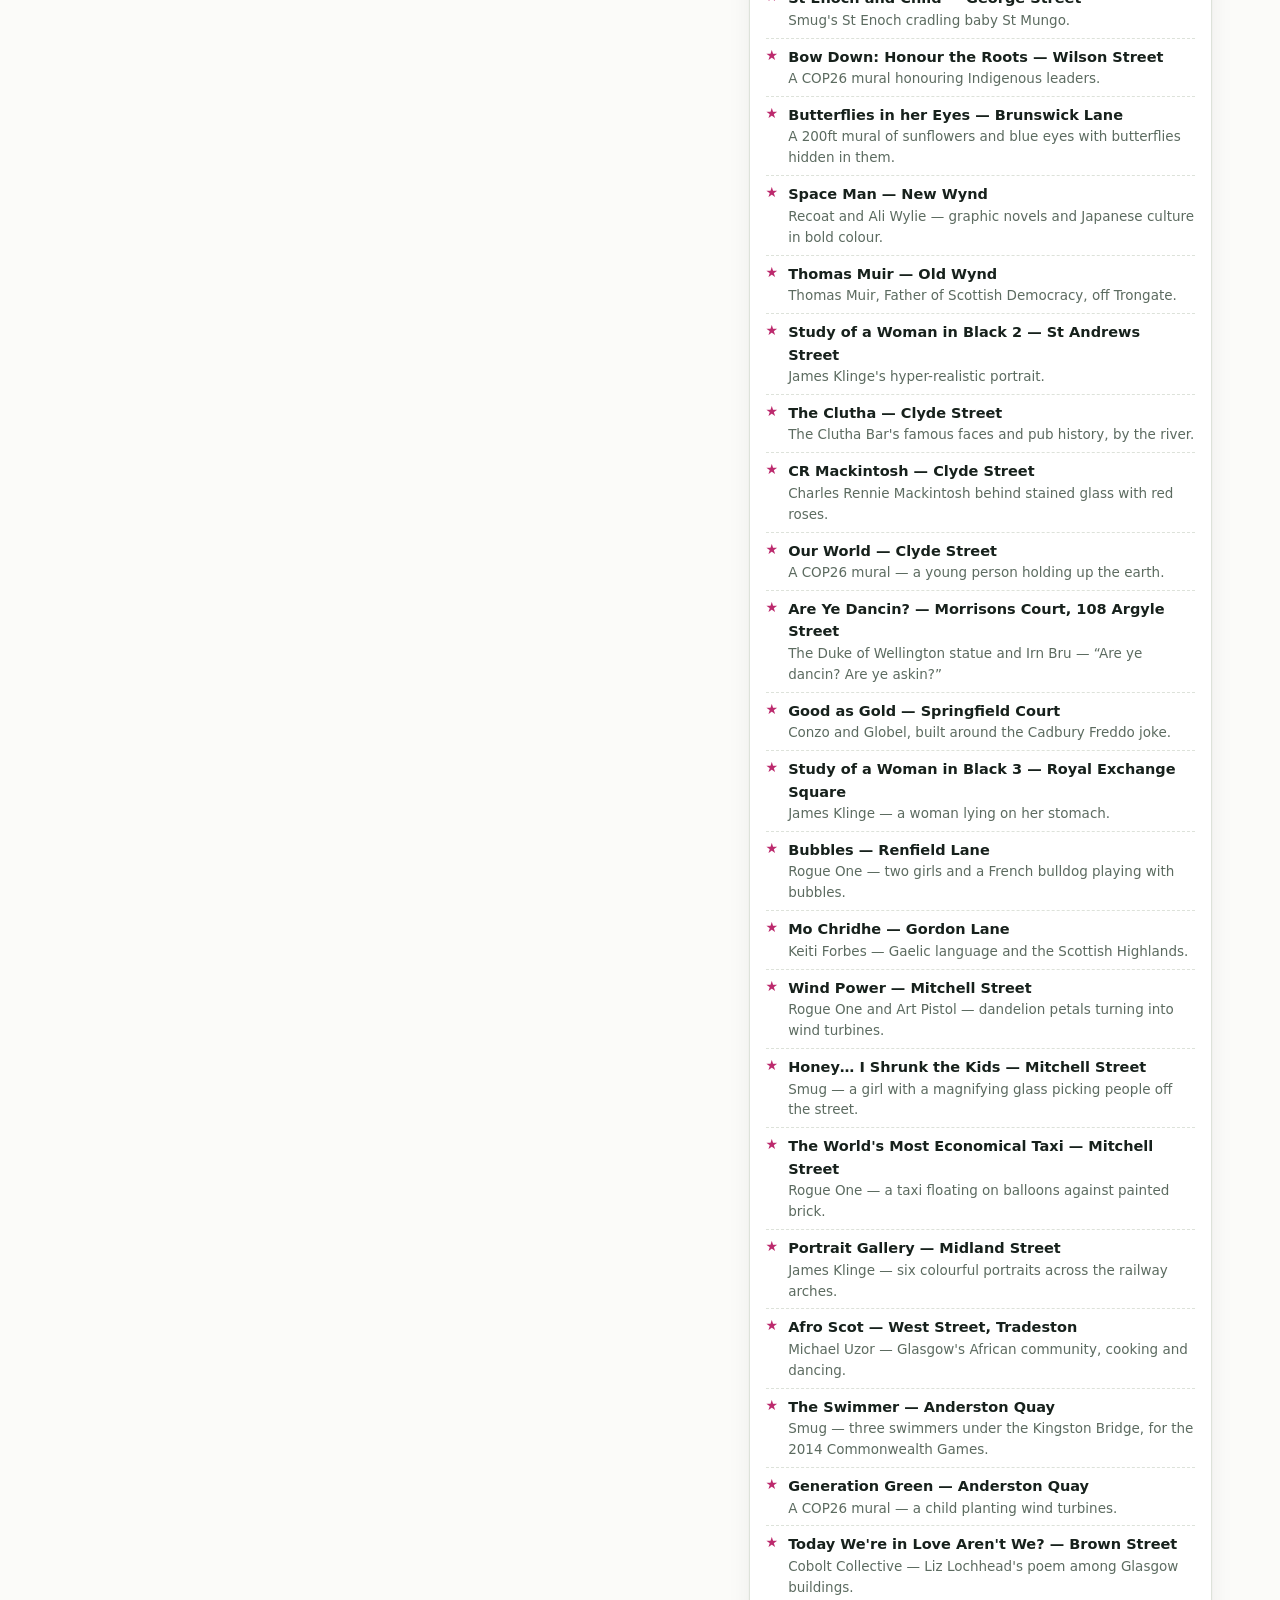
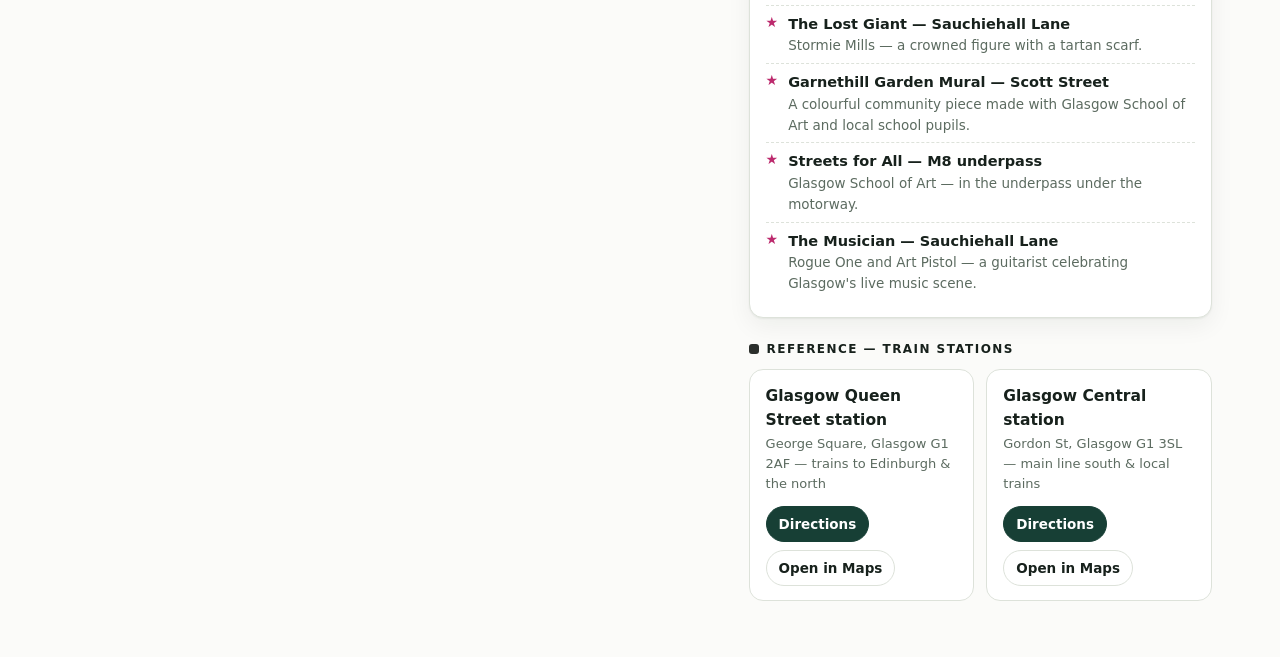
